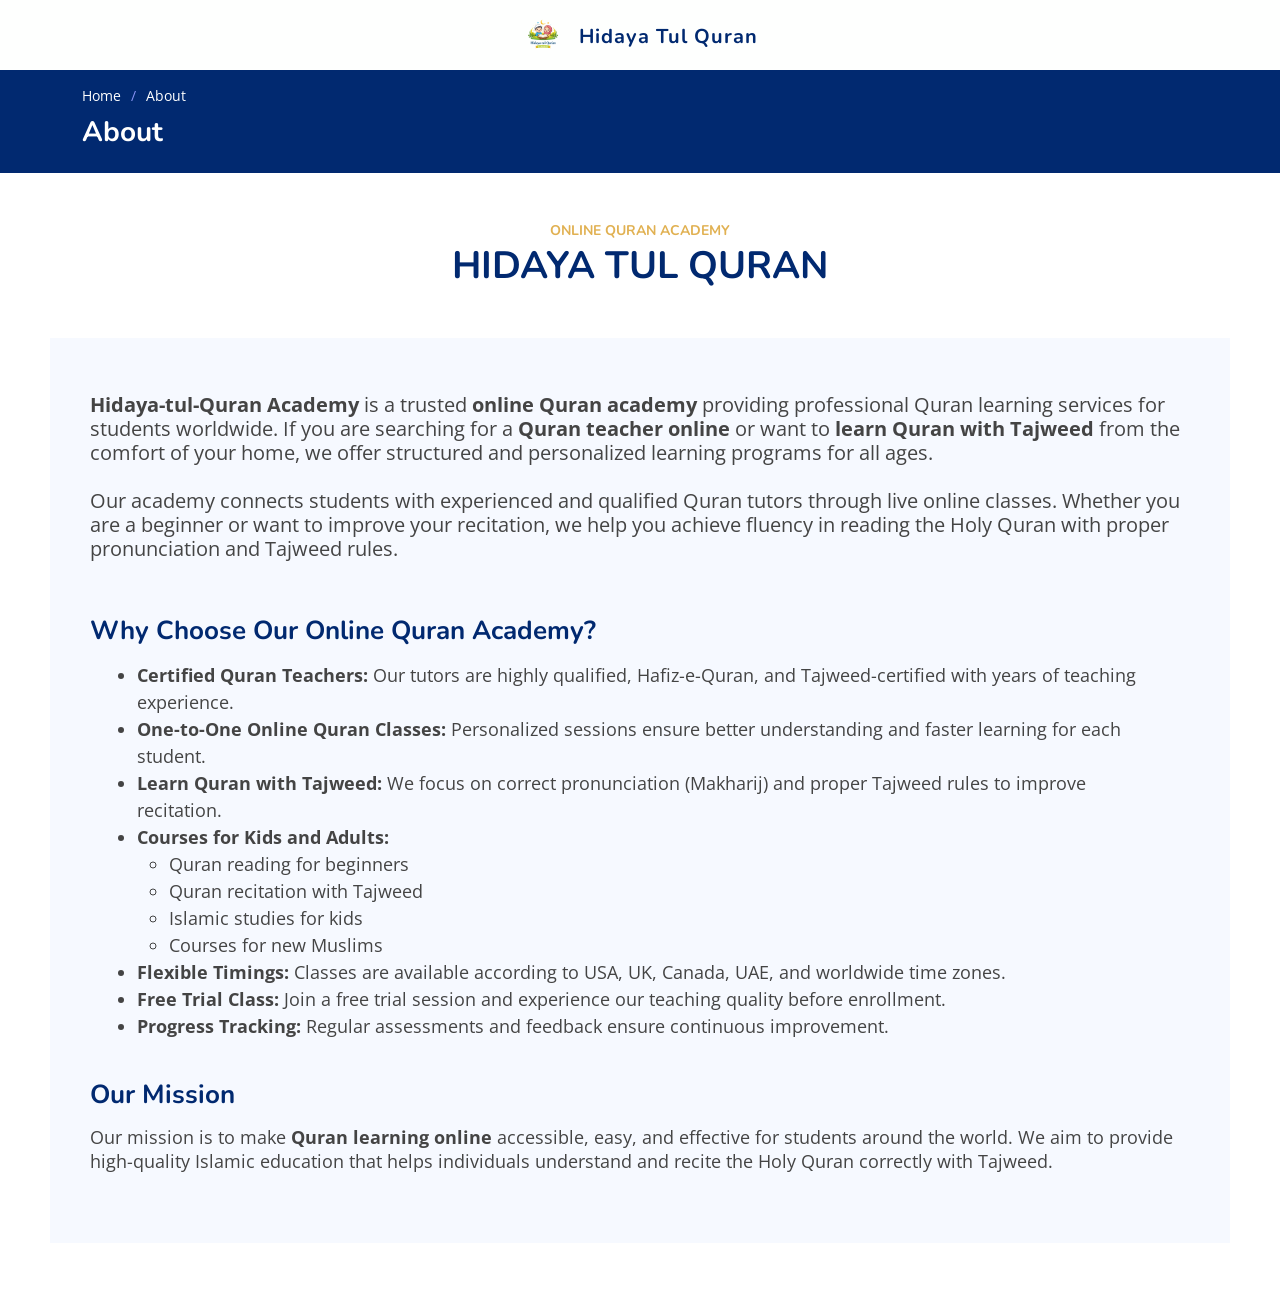
==== about.html @ 06252106 "SolveOldIssues" ====
<!DOCTYPE html>
<html lang="en">

<head>
  <meta charset="utf-8">
  <meta content="width=device-width, initial-scale=1.0" name="viewport">

  <title>Registration - hidayatulquran</title>
  <meta name="description"
    content="Hidayatul Quran is an online Quran academy offering Quranic education to students worldwide, including the USA, UK, KSA, Germany, Canada, and AED. Learn Quran, Tajweed, and Islamic studies from qualified teachers at your convenience.">

  <meta name="keywords"
    content="online Quran academy, Quran education, learn Quran, Tajweed, Quran classes, Quranic studies, Hidayatul Quran, Quran lessons, Quran online, Islamic studies, USA, UK, KSA, Germany, Canada, AEDExpert Tutors, Personalized Attention, Student Progress Monitoring, Structured Learning Material, Flexible Class Scheduling, Monthly Progress Reports, 24/7 Availability, Reasonable Price, Noorani Qaida, Quran Reading Course, Quran with Tajweed, Quran Memorization, Tafseer e Quran Course, Quranic Arabic Course">

  <!-- Favicons -->
  <link href="assets/img/hidayatulquran1.png" rel="icon" alt="hidayatulquran1">
  <link href="assets/img/hidayatulquran1.png" rel="apple-touch-icon" alt="hidayatulquran1">

  <!-- Google Fonts -->
  <link
    href="https://fonts.googleapis.com/css?family=Open+Sans:300,300i,400,400i,600,600i,700,700i|Nunito:300,300i,400,400i,600,600i,700,700i|Poppins:300,300i,400,400i,500,500i,600,600i,700,700i"
    rel="stylesheet">

  <!-- Vendor CSS Files -->
  <link href="assets/vendor/bootstrap/css/bootstrap.min.css" rel="stylesheet">
  <link href="assets/vendor/bootstrap-icons/bootstrap-icons.css" rel="stylesheet">
  <link href="assets/vendor/aos/aos.css" rel="stylesheet">
  <link href="assets/vendor/remixicon/remixicon.css" rel="stylesheet">
  <link href="assets/vendor/swiper/swiper-bundle.min.css" rel="stylesheet">
  <link href="assets/vendor/glightbox/css/glightbox.min.css" rel="stylesheet">

  <!-- Template Main CSS File -->
  <link href="assets/css/style.css" rel="stylesheet">

  <!-- =======================================================
  * Template Name: FlexStart - v1.4.0
  * Template URL: https://bootstrapmade.com/flexstart-bootstrap-startup-template/
  * Author: BootstrapMade.com
  * License: https://bootstrapmade.com/license/
  ======================================================== -->
</head>

<body>

  <!-- ======= Header ======= -->
  <header id="header" class="header fixed-top" style="padding: 15px; background-color: #fefffe;">
    <div class="container-fluid container-xl d-flex align-items-center justify-content-center">

      <a href="index.html" class="logo d-flex align-items-center justify-content-center">
        <img src="assets/img/hidayatulquran1.png" alt="">
        <span style="font-size: 20px; margin-left: 10px;">Hidaya Tul Quran</span>
      </a>

    </div>

  </header>
  <!-- End Header -->


  <i class="bi bi-list mobile-nav-toggle" style="display: none;"></i>

  <main id="main">

    <!-- ======= Breadcrumbs ======= -->
    <section class="breadcrumbs" style="margin-top: 70px;">
      <div class="container">

        <ol>
          <li><a href="index.html">Home</a></li>
          <li>About</li>
        </ol>
        <h2><strong>About</strong></h2>

      </div>
    </section><!-- End Breadcrumbs -->



    <section id="about" class="about" style=" padding: 0px; ">

      <div data-aos="fade-up" style="width: 100%; padding: 50px; ">
        <header class="section-header" style=" padding-bottom: 30px;">
          <h3 style="color: #E1B152;">Online Quran Academy</h23>
            <p>Hidaya Tul Quran</p>
        </header>


        <div class="content" style="width: 100%; margin: 0px;">

          <!-- Intro with keywords -->
          <p style="font-size: 20px;">
            <strong>Hidaya-tul-Quran Academy</strong> is a trusted <strong>online Quran academy</strong> providing
            professional Quran learning services for students worldwide. If you are searching for a
            <strong>Quran teacher online</strong> or want to <strong>learn Quran with Tajweed</strong> from the comfort
            of your home, we offer structured and personalized learning programs for all ages.
            <br><br>
            Our academy connects students with experienced and qualified Quran tutors through live online classes.
            Whether you are a beginner or want to improve your recitation, we help you achieve fluency in reading
            the Holy Quran with proper pronunciation and Tajweed rules.
          </p>

          <br>

          <!-- H2 for SEO -->
          <h2 style="font-size: 26px;">Why Choose Our Online Quran Academy?</h2>

          <ul style="font-size: 18px; margin: 15px;">
            <li>
              <strong>Certified Quran Teachers:</strong> Our tutors are highly qualified, Hafiz-e-Quran, and
              Tajweed-certified with years of teaching experience.
            </li>
            <li>
              <strong>One-to-One Online Quran Classes:</strong> Personalized sessions ensure better understanding
              and faster learning for each student.
            </li>
            <li>
              <strong>Learn Quran with Tajweed:</strong> We focus on correct pronunciation (Makharij) and proper
              Tajweed rules to improve recitation.
            </li>
            <li>
              <strong>Courses for Kids and Adults:</strong>
              <ul>
                <li>Quran reading for beginners</li>
                <li>Quran recitation with Tajweed</li>
                <li>Islamic studies for kids</li>
                <li>Courses for new Muslims</li>
              </ul>
            </li>
            <li>
              <strong>Flexible Timings:</strong> Classes are available according to USA, UK, Canada, UAE, and
              worldwide time zones.
            </li>
            <li>
              <strong>Free Trial Class:</strong> Join a free trial session and experience our teaching quality
              before enrollment.
            </li>
            <li>
              <strong>Progress Tracking:</strong> Regular assessments and feedback ensure continuous improvement.
            </li>
          </ul>

          <br>

          <!-- H2 additional section -->
          <h2 style="font-size: 26px;">Our Mission</h2>
          <p style="font-size: 18px;">
            Our mission is to make <strong>Quran learning online</strong> accessible, easy, and effective for
            students around the world. We aim to provide high-quality Islamic education that helps individuals
            understand and recite the Holy Quran correctly with Tajweed.
          </p>

        </div>
      </div>

    </section>

  </main><!-- End #main -->



  <div class="back-to-top d-flex align-items-center"
    style="padding: 30px; flex-direction: column; justify-content: flex-end; background-color: transparent; padding: 0px;">

    <div
      style="background-color: #169344; margin-bottom: 15px; padding: 10px; border-top-right-radius: 10px; border-top-left-radius: 0px;">
      <a href="https://wa.me/923365398542" target="_blank">
        <i class="bi bi-whatsapp"></i>
      </a>
    </div>

    <div
      style="background-color: #3b51e0; margin-bottom: 0px; padding: 10px; border-bottom-left-radius: 10px; border-bottom-right-radius: 0px; ">
      <a href="#">
        <i class="bi bi-arrow-up-short"></i>
      </a>
    </div>
  </div>

  <!-- Vendor JS Files -->
  <script src="assets/vendor/bootstrap/js/bootstrap.bundle.js"></script>
  <script src="assets/vendor/aos/aos.js"></script>
  <script src="assets/vendor/php-email-form/validate.js"></script>
  <script src="assets/vendor/swiper/swiper-bundle.min.js"></script>
  <script src="assets/vendor/purecounter/purecounter.js"></script>
  <script src="assets/vendor/isotope-layout/isotope.pkgd.min.js"></script>
  <script src="assets/vendor/glightbox/js/glightbox.min.js"></script>

  <!-- Template Main JS File -->
  <script src="assets/js/main.js"></script>

</body>

</html>
---- assets/css/style.css ----
/**
* Template Name: FlexStart - v1.4.0
* Template URL: https://bootstrapmade.com/flexstart-bootstrap-startup-template/
* Author: BootstrapMade.com
* License: https://bootstrapmade.com/license/
*/

/*--------------------------------------------------------------
# General
--------------------------------------------------------------*/
:root {
  scroll-behavior: smooth;
}

body {
  font-family: "Open Sans", sans-serif;
  color: #444444;
}

a {
  color: #4154f1;
  text-decoration: none;
}

a:hover {
  color: #717ff5;
  text-decoration: none;
}

h1,
h2,
h3,
h4,
h5,
h6 {
  font-family: "Nunito", sans-serif;
}

/*--------------------------------------------------------------
# Sections
--------------------------------------------------------------*/
section {
  padding: 60px 0;
  overflow: hidden;
}

.section-header {
  text-align: center;
  padding-bottom: 40px;
}

.section-header h2 {
  font-size: 13px;
  letter-spacing: 1px;
  font-weight: 700;
  margin: 0;
  color: #4154f1;
  text-transform: uppercase;
}

.section-header p {
  margin: 10px 0 0 0;
  padding: 0;
  font-size: 38px;
  line-height: 42px;
  font-weight: 700;
  color: #012970;
}

@media (max-width: 768px) {
  .section-header p {
    font-size: 28px;
    line-height: 32px;
  }
}

/*--------------------------------------------------------------
# Breadcrumbs
--------------------------------------------------------------*/
.breadcrumbs {
  padding: 15px 0;
  background: #012970;
  min-height: 40px;
  margin-top: 82px;
  color: #fff;
}

@media (max-width: 992px) {
  .breadcrumbs {
    margin-top: 57px;
  }
}

.breadcrumbs h2 {
  font-size: 28px;
  font-weight: 500;
}

.breadcrumbs ol {
  display: flex;
  flex-wrap: wrap;
  list-style: none;
  padding: 0 0 10px 0;
  margin: 0;
  font-size: 14px;
}

.breadcrumbs ol a {
  color: #fff;
  transition: 0.3s;
}

.breadcrumbs ol a:hover {
  text-decoration: underline;
}

.breadcrumbs ol li+li {
  padding-left: 10px;
}

.breadcrumbs ol li+li::before {
  display: inline-block;
  padding-right: 10px;
  color: #8894f6;
  content: "/";
}

/*--------------------------------------------------------------
# Back to top button
--------------------------------------------------------------*/
.back-to-top {
  position: fixed;
  visibility: hidden;
  opacity: 0;
  right: 15px;
  bottom: 15px;
  z-index: 99999;
  background: #4154f1;
  width: 40px;
  height: 40px;
  border-radius: 4px;
  transition: all 0.4s;
}

.back-to-top i {
  font-size: 24px;
  color: #fff;
  line-height: 0;
}

.back-to-top:hover {
  background: #6776f4;
  color: #fff;
}

.back-to-top.active {
  visibility: visible;
  opacity: 1;
}

.back-to-top a:hover {
  color: #012970;

}

/*--------------------------------------------------------------
# Disable aos animation delay on mobile devices
--------------------------------------------------------------*/
@media screen and (max-width: 768px) {
  [data-aos-delay] {
    transition-delay: 0 !important;
  }
}

/*--------------------------------------------------------------
# Header
--------------------------------------------------------------*/
.header {
  transition: all 0.5s;
  z-index: 997;
  padding: 20px 0;
}

.header.header-scrolled {
  background: #fff;
  padding: 15px 0;
  box-shadow: 0px 2px 20px rgba(1, 41, 112, 0.1);
}

.header .logo {
  line-height: 0;
}

.header .logo img {
  max-height: 40px;
  margin-right: 6px;
}

.header .logo span {
  font-size: 30px;
  font-weight: 700;
  letter-spacing: 1px;
  color: #012970;
  font-family: "Nunito", sans-serif;
  margin-top: 3px;
}

/*--------------------------------------------------------------
# Navigation Menu
--------------------------------------------------------------*/
/**
* Desktop Navigation 
*/
.navbar {
  padding: 0;
}

.navbar ul {
  margin: 0;
  padding: 0;
  display: flex;
  list-style: none;
  align-items: center;
}

.navbar li {
  position: relative;
}

.navbar a,
.navbar a:focus {
  display: flex;
  align-items: center;
  justify-content: space-between;
  padding: 10px 0 10px 30px;
  font-family: "Nunito", sans-serif;
  font-size: 16px;
  font-weight: 700;
  color: #013289;
  white-space: nowrap;
  transition: 0.3s;
}

.navbar a i,
.navbar a:focus i {
  font-size: 12px;
  line-height: 0;
  margin-left: 5px;
}

.navbar a:hover,
.navbar .active,
.navbar .active:focus,
.navbar li:hover>a {
  color: #E1B152;
}

.navbar .getstarted {
  background: #4154f1;
  padding: 8px 20px;
  margin-left: 30px;
  border-radius: 4px;
  color: #fff;
}

.navbar .getstarted:hover {
  color: #fff;
  background: #5969f3;
}

.navbar .dropdown ul {
  display: block;
  position: absolute;
  left: 14px;
  top: calc(100% + 30px);
  margin: 0;
  padding: 10px 0;
  z-index: 99;
  opacity: 0;
  visibility: hidden;
  background: #fff;
  box-shadow: 0px 0px 30px rgba(127, 137, 161, 0.25);
  transition: 0.3s;
  border-radius: 4px;
}

.navbar .dropdown ul li {
  min-width: 200px;
}

.navbar .dropdown ul a {
  padding: 10px 20px;
  font-size: 15px;
  text-transform: none;
  font-weight: 600;
}

.navbar .dropdown ul a i {
  font-size: 12px;
}

.navbar .dropdown ul a:hover,
.navbar .dropdown ul .active:hover,
.navbar .dropdown ul li:hover>a {
  color: #4154f1;
}

.navbar .dropdown:hover>ul {
  opacity: 1;
  top: 100%;
  visibility: visible;
}

.navbar .dropdown .dropdown ul {
  top: 0;
  left: calc(100% - 30px);
  visibility: hidden;
}

.navbar .dropdown .dropdown:hover>ul {
  opacity: 1;
  top: 0;
  left: 100%;
  visibility: visible;
}

@media (max-width: 1366px) {
  .navbar .dropdown .dropdown ul {
    left: -90%;
  }

  .navbar .dropdown .dropdown:hover>ul {
    left: -100%;
  }
}

/**
* Mobile Navigation 
*/
.mobile-nav-toggle {
  color: #012970;
  font-size: 28px;
  cursor: pointer;
  display: none;
  line-height: 0;
  transition: 0.5s;
}

.mobile-nav-toggle.bi-x {
  color: #fff;
}

@media (max-width: 991px) {
  .mobile-nav-toggle {
    display: block;
  }

  .navbar ul {
    display: none;
  }
}

.navbar-mobile {
  position: fixed;
  overflow: hidden;
  top: 0;
  right: 0;
  left: 0;
  bottom: 0;
  background: rgba(1, 22, 61, 0.9);
  transition: 0.3s;
}

.navbar-mobile .mobile-nav-toggle {
  position: absolute;
  top: 15px;
  right: 15px;
}

.navbar-mobile ul {
  display: block;
  position: absolute;
  top: 55px;
  right: 15px;
  bottom: 15px;
  left: 15px;
  padding: 10px 0;
  border-radius: 10px;
  background-color: #fff;
  overflow-y: auto;
  transition: 0.3s;
}

.navbar-mobile a {
  padding: 10px 20px;
  font-size: 15px;
  color: #012970;
}

.navbar-mobile a:hover,
.navbar-mobile .active,
.navbar-mobile li:hover>a {
  color: #4154f1;
}

.navbar-mobile .getstarted {
  margin: 15px;
}

.navbar-mobile .dropdown ul {
  position: static;
  display: none;
  margin: 10px 20px;
  padding: 10px 0;
  z-index: 99;
  opacity: 1;
  visibility: visible;
  background: #fff;
  box-shadow: 0px 0px 30px rgba(127, 137, 161, 0.25);
}

.navbar-mobile .dropdown ul li {
  min-width: 200px;
}

.navbar-mobile .dropdown ul a {
  padding: 10px 20px;
}

.navbar-mobile .dropdown ul a i {
  font-size: 12px;
}

.navbar-mobile .dropdown ul a:hover,
.navbar-mobile .dropdown ul .active:hover,
.navbar-mobile .dropdown ul li:hover>a {
  color: #4154f1;
}

.navbar-mobile .dropdown>.dropdown-active {
  display: block;
}

/*--------------------------------------------------------------
# Hero Section
--------------------------------------------------------------*/
.hero {
  width: 100%;
  height: 100vh;
  background: url(../img/hero-bg.png) top center no-repeat;
  background-size: cover;
}

.hero h1 {
  margin: 0;
  font-size: 48px;
  font-weight: 700;
  color: #012970;
}

.hero h2 {
  color: #444444;
  margin: 15px 0 0 0;
  font-size: 26px;
}

.hero .btn-get-started {
  margin-top: 30px;
  line-height: 0;
  padding: 15px 40px;
  border-radius: 4px;
  transition: 0.5s;
  color: #fff;
  background: #4154f1;
  box-shadow: 0px 5px 30px rgba(65, 84, 241, 0.4);
}

.hero .btn-get-started span {
  font-family: "Nunito", sans-serif;
  font-weight: 600;
  font-size: 16px;
  letter-spacing: 1px;
}

.hero .btn-get-started i {
  margin-left: 5px;
  font-size: 18px;
  transition: 0.3s;
}

.hero .btn-get-started:hover i {
  transform: translateX(5px);
}

.hero .hero-img {
  text-align: right;
}

@media (min-width: 1024px) {
  .hero {
    background-attachment: fixed;
  }
}

@media (max-width: 991px) {
  .hero {
    height: auto;
    padding: 120px 0 60px 0;
  }

  .hero .hero-img {
    text-align: center;
    margin-top: 80px;
  }

  .hero .hero-img img {
    width: 80%;
  }
}

@media (max-width: 768px) {
  .hero {
    text-align: center;
  }

  .hero h1 {
    font-size: 32px;
  }

  .hero h2 {
    font-size: 24px;
  }

  .hero .hero-img img {
    width: 100%;
  }
}

/*--------------------------------------------------------------
# Index Page
--------------------------------------------------------------*/
/*--------------------------------------------------------------
# About
--------------------------------------------------------------*/
.about .content {
  background-color: #f6f9ff;
  padding: 40px;
}

.about h3 {
  font-size: 14px;
  font-weight: 700;
  color: #4154f1;
  text-transform: uppercase;
}

.about h2 {
  font-size: 24px;
  font-weight: 700;
  color: #012970;
}

.about p {
  margin: 15px 0 30px 0;
  line-height: 24px;
}

.about .btn-read-more {
  line-height: 0;
  padding: 15px 40px;
  border-radius: 4px;
  transition: 0.5s;
  color: #fff;
  background: #4154f1;
  box-shadow: 0px 5px 25px rgba(65, 84, 241, 0.3);
}

.about .btn-read-more span {
  font-family: "Nunito", sans-serif;
  font-weight: 600;
  font-size: 16px;
  letter-spacing: 1px;
}

.about .btn-read-more i {
  margin-left: 5px;
  font-size: 18px;
  transition: 0.3s;
}

.about .btn-read-more:hover i {
  transform: translateX(5px);
}

/*--------------------------------------------------------------
# Values
--------------------------------------------------------------*/
.values .box {
  padding: 30px;
  box-shadow: 0px 0 5px rgba(1, 41, 112, 0.08);
  text-align: center;
  transition: 0.3s;
  height: 100%;
}

.values .box img {
  padding: 30px 50px;
  transition: 0.5s;
  transform: scale(1.1);
}

.values .box h3 {
  font-size: 24px;
  color: #012970;
  font-weight: 700;
  margin-bottom: 18px;
}

.values .box:hover {
  box-shadow: 0px 0 30px rgba(1, 41, 112, 0.08);
}

.values .box:hover img {
  transform: scale(1);
}

/*--------------------------------------------------------------
# Counts
--------------------------------------------------------------*/
.counts {
  padding: 70px 0 60px;
}

.counts .count-box {
  display: flex;
  align-items: center;
  padding: 30px;
  width: 100%;
  background: #fff;
  box-shadow: 0px 0 30px rgba(1, 41, 112, 0.08);
}

.counts .count-box i {
  font-size: 42px;
  line-height: 0;
  margin-right: 20px;
  color: #4154f1;
}

.counts .count-box span {
  font-size: 36px;
  display: block;
  font-weight: 600;
  color: #0b198f;
}

.counts .count-box p {
  padding: 0;
  margin: 0;
  font-family: "Nunito", sans-serif;
  font-size: 14px;
}

/*--------------------------------------------------------------
# Features
--------------------------------------------------------------*/
.features .feature-box {
  /* padding: 24px 20px; */
  /* padding: 10px; */
  box-shadow: 0px 0 30px rgba(1, 41, 112, 0.08);
  transition: 0.3s;
  height: 100%;
}

.features .feature-box h3 {
  font-size: 15px;
  color: #012970;
  font-weight: 700;
  margin: 0;
}

.features .feature-box i {
  line-height: 0;
  background: #ecf3ff;
  padding: 4px;
  margin-right: 10px;
  font-size: 24px;
  border-radius: 3px;
  transition: 0.3s;
}

.features .feature-box:hover i {
  background: #E1B152;
  color: #fff;
}

.features .feture-tabs {
  margin-top: 120px;
}

.features .feture-tabs h3 {
  color: #012970;
  font-weight: 700;
  font-size: 32px;
  margin-bottom: 10px;
}

@media (max-width: 768px) {
  .features .feture-tabs h3 {
    font-size: 28px;
  }
}

.features .feture-tabs .nav-pills {
  border-bottom: 1px solid #eee;
}

.features .feture-tabs .nav-link {
  background: none;
  text-transform: uppercase;
  font-size: 15px;
  font-weight: 600;
  color: #012970;
  padding: 12px 0;
  margin-right: 25px;
  margin-bottom: -2px;
  border-radius: 0;
}

.features .feture-tabs .nav-link.active {
  color: #4154f1;
  border-bottom: 3px solid #4154f1;
}

.features .feture-tabs .tab-content h4 {
  font-size: 18px;
  margin: 0;
  font-weight: 700;
  color: #012970;
}

.features .feture-tabs .tab-content i {
  font-size: 24px;
  line-height: 0;
  margin-right: 8px;
  color: #4154f1;
}

.features .feature-icons {
  margin-top: 120px;
}

.features .feature-icons h3 {
  color: #012970;
  font-weight: 700;
  font-size: 32px;
  margin-bottom: 20px;
  text-align: center;
}

@media (max-width: 768px) {
  .features .feature-icons h3 {
    font-size: 28px;
  }
}

.features .feature-icons .content .icon-box {
  display: flex;
}

.features .feature-icons .content .icon-box h4 {
  font-size: 20px;
  font-weight: 700;
  margin: 0 0 10px 0;
  color: #012970;
}

.features .feature-icons .content .icon-box i {
  font-size: 44px;
  line-height: 44px;
  color: #0245bc;
  margin-right: 15px;
}

.features .feature-icons .content .icon-box p {
  font-size: 15px;
  color: #848484;
}

/*--------------------------------------------------------------
# Services
--------------------------------------------------------------*/
.services .service-box {
  box-shadow: 0px 0 30px rgba(1, 41, 112, 0.08);
  height: 100%;
  padding: 60px 30px;
  text-align: center;
  transition: 0.3s;
  border-radius: 5px;
}

.services .service-box .icon {
  font-size: 36px;
  padding: 40px 20px;
  border-radius: 4px;
  position: relative;
  margin-bottom: 25px;
  display: inline-block;
  line-height: 0;
  transition: 0.3s;
}

.services .service-box h3 {
  color: #444444;
  font-weight: 700;
}

.services .service-box .read-more {
  display: inline-flex;
  align-items: center;
  justify-content: center;
  font-weight: 600;
  font-size: 16px;
  padding: 8px 20px;
}

.services .service-box .read-more i {
  line-height: 0;
  margin-left: 5px;
  font-size: 18px;
}

.services .service-box.blue {
  border-bottom: 3px solid #2db6fa;
}

.services .service-box.blue .icon {
  color: #2db6fa;
  background: #dbf3fe;
}

.services .service-box.blue .read-more {
  color: #2db6fa;
}

.services .service-box.blue:hover {
  background: #2db6fa;
}

.services .service-box.orange {
  border-bottom: 3px solid #f68c09;
}

.services .service-box.orange .icon {
  color: #f68c09;
  background: #fde3c4;
}

.services .service-box.orange .read-more {
  color: #f68c09;
}

.services .service-box.orange:hover {
  background: #f68c09;
}

.services .service-box.green {
  border-bottom: 3px solid #08da4e;
}

.services .service-box.green .icon {
  color: #08da4e;
  background: #cffddf;
}

.services .service-box.green .read-more {
  color: #08da4e;
}

.services .service-box.green:hover {
  background: #08da4e;
}

.services .service-box.red {
  border-bottom: 3px solid #e9222c;
}

.services .service-box.red .icon {
  color: #e9222c;
  background: #fef7f8;
}

.services .service-box.red .read-more {
  color: #e9222c;
}

.services .service-box.red:hover {
  background: #e9222c;
}

.services .service-box.purple {
  border-bottom: 3px solid #b50edf;
}

.services .service-box.purple .icon {
  color: #b50edf;
  background: #f8e4fd;
}

.services .service-box.purple .read-more {
  color: #b50edf;
}

.services .service-box.purple:hover {
  background: #b50edf;
}

.services .service-box.pink {
  border-bottom: 3px solid #f51f9c;
}

.services .service-box.pink .icon {
  color: #f51f9c;
  background: #feecf7;
}

.services .service-box.pink .read-more {
  color: #f51f9c;
}

.services .service-box.pink:hover {
  background: #f51f9c;
}

.services .service-box:hover h3,
.services .service-box:hover p,
.services .service-box:hover .read-more {
  color: #fff;
}

.services .service-box:hover .icon {
  background: #fff;
}

/*--------------------------------------------------------------
# Pricing
--------------------------------------------------------------*/
.pricing .box {
  padding: 40px 20px;
  background: #fff;
  text-align: center;
  box-shadow: 0px 0 30px rgba(1, 41, 112, 0.08);
  border-radius: 4px;
  position: relative;
  overflow: hidden;
  transition: 0.3s;
}

.pricing .box:hover {
  transform: scale(1.1);
  box-shadow: 0px 0 30px rgba(1, 41, 112, 0.1);
}

.pricing h3 {
  font-weight: 700;
  font-size: 18px;
  margin-bottom: 15px;
}

.pricing .price {
  font-size: 36px;
  color: #444444;
  font-weight: 600;
  font-family: "Poppins", sans-serif;
}

.pricing .price sup {
  font-size: 20px;
  top: -15px;
  left: -3px;
}

.pricing .price span {
  color: #bababa;
  font-size: 16px;
  font-weight: 300;
}

.pricing img {
  padding: 30px 40px;
}

.pricing ul {
  padding: 0;
  list-style: none;
  color: #444444;
  text-align: center;
  line-height: 26px;
  font-size: 16px;
  margin-bottom: 25px;
}

.pricing ul li {
  padding-bottom: 10px;
}

.pricing ul .na {
  color: #ccc;
  text-decoration: line-through;
}

.pricing .btn-buy {
  display: inline-block;
  padding: 8px 40px 10px 40px;
  border-radius: 50px;
  color: #4154f1;
  transition: none;
  font-size: 16px;
  font-weight: 400;
  font-family: "Nunito", sans-serif;
  font-weight: 600;
  transition: 0.3s;
  border: 1px solid #4154f1;
}

.pricing .btn-buy:hover {
  background: #4154f1;
  color: #fff;
}

.pricing .featured {
  width: 200px;
  position: absolute;
  top: 18px;
  right: -68px;
  transform: rotate(45deg);
  z-index: 1;
  font-size: 14px;
  padding: 1px 0 3px 0;
  background: #4154f1;
  color: #fff;
}

/*--------------------------------------------------------------
# F.A.Q
--------------------------------------------------------------*/
.faq .accordion-collapse {
  border: 0;
}

.faq .accordion-button {
  padding: 15px 15px 20px 0;
  font-weight: 600;
  border: 0;
  font-size: 18px;
  color: #444444;
  text-align: left;
}

.faq .accordion-button:focus {
  box-shadow: none;
}

.faq .accordion-button:not(.collapsed) {
  background: none;
  color: #4154f1;
  border-bottom: 0;
}

.faq .accordion-body {
  padding: 0 0 25px 0;
  border: 0;
}

/*--------------------------------------------------------------
# Portfolio
--------------------------------------------------------------*/
.portfolio #portfolio-flters {
  padding: 0;
  margin: 0 auto 25px auto;
  list-style: none;
  text-align: center;
  background: white;
  border-radius: 50px;
  padding: 2px 15px;
}

.portfolio #portfolio-flters li {
  cursor: pointer;
  display: inline-block;
  padding: 8px 20px 10px 20px;
  font-size: 15px;
  font-weight: 600;
  line-height: 1;
  color: #444444;
  margin: 0 4px 8px 4px;
  transition: 0.3s;
  border-radius: 50px;
  border: 1px solid #fff;
}

.portfolio #portfolio-flters li:hover,
.portfolio #portfolio-flters li.filter-active {
  color: #4154f1;
  border-color: #4154f1;
}

.portfolio #portfolio-flters li:last-child {
  margin-right: 0;
}

.portfolio .portfolio-wrap {
  transition: 0.3s;
  position: relative;
  overflow: hidden;
  z-index: 1;
  background: rgba(255, 255, 255, 0.75);
}

.portfolio .portfolio-wrap::before {
  content: "";
  background: rgba(255, 255, 255, 0.75);
  position: absolute;
  left: 30px;
  right: 30px;
  top: 30px;
  bottom: 30px;
  transition: all ease-in-out 0.3s;
  z-index: 2;
  opacity: 0;
}

.portfolio .portfolio-wrap img {
  transition: 1s;
}

.portfolio .portfolio-wrap .portfolio-info {
  opacity: 0;
  position: absolute;
  top: 0;
  left: 0;
  right: 0;
  bottom: 0;
  text-align: center;
  z-index: 3;
  transition: all ease-in-out 0.3s;
  display: flex;
  flex-direction: column;
  justify-content: center;
  align-items: center;
}

.portfolio .portfolio-wrap .portfolio-info::before {
  display: block;
  content: "";
  width: 48px;
  height: 48px;
  position: absolute;
  top: 35px;
  left: 35px;
  border-top: 3px solid rgba(1, 41, 112, 0.2);
  border-left: 3px solid rgba(1, 41, 112, 0.2);
  transition: all 0.5s ease 0s;
  z-index: 9994;
}

.portfolio .portfolio-wrap .portfolio-info::after {
  display: block;
  content: "";
  width: 48px;
  height: 48px;
  position: absolute;
  bottom: 35px;
  right: 35px;
  border-bottom: 3px solid rgba(1, 41, 112, 0.2);
  border-right: 3px solid rgba(1, 41, 112, 0.2);
  transition: all 0.5s ease 0s;
  z-index: 9994;
}

.portfolio .portfolio-wrap .portfolio-info h4 {
  font-size: 20px;
  color: #012970;
  font-weight: 700;
}

.portfolio .portfolio-wrap .portfolio-info p {
  color: #012970;
  font-weight: 600;
  font-size: 14px;
  text-transform: uppercase;
  padding: 0;
  margin: 0;
}

.portfolio .portfolio-wrap .portfolio-links {
  text-align: center;
  z-index: 4;
}

.portfolio .portfolio-wrap .portfolio-links a {
  color: #fff;
  background: #4154f1;
  margin: 10px 2px;
  width: 36px;
  height: 36px;
  display: inline-flex;
  align-items: center;
  justify-content: center;
  border-radius: 50%;
  transition: 0.3s;
}

.portfolio .portfolio-wrap .portfolio-links a i {
  font-size: 24px;
  line-height: 0;
}

.portfolio .portfolio-wrap .portfolio-links a:hover {
  background: #5969f3;
}

.portfolio .portfolio-wrap:hover img {
  transform: scale(1.1);
}

.portfolio .portfolio-wrap:hover::before {
  top: 0;
  left: 0;
  right: 0;
  bottom: 0;
  opacity: 1;
}

.portfolio .portfolio-wrap:hover .portfolio-info {
  opacity: 1;
}

.portfolio .portfolio-wrap:hover .portfolio-info::before {
  top: 15px;
  left: 15px;
}

.portfolio .portfolio-wrap:hover .portfolio-info::after {
  bottom: 15px;
  right: 15px;
}

/*--------------------------------------------------------------
# Portfolio Details
--------------------------------------------------------------*/
.portfolio-details {
  padding-top: 40px;
}

.portfolio-details .portfolio-details-slider img {
  width: 100%;
}

.portfolio-details .portfolio-details-slider .swiper-pagination {
  margin-top: 20px;
  position: relative;
}

.portfolio-details .portfolio-details-slider .swiper-pagination .swiper-pagination-bullet {
  width: 12px;
  height: 12px;
  background-color: #fff;
  opacity: 1;
  border: 1px solid #4154f1;
}

.portfolio-details .portfolio-details-slider .swiper-pagination .swiper-pagination-bullet-active {
  background-color: #4154f1;
}

.portfolio-details .portfolio-info {
  padding: 30px;
  box-shadow: 0px 0 30px rgba(1, 41, 112, 0.08);
}

.portfolio-details .portfolio-info h3 {
  font-size: 22px;
  font-weight: 700;
  margin-bottom: 20px;
  padding-bottom: 20px;
  border-bottom: 1px solid #eee;
}

.portfolio-details .portfolio-info ul {
  list-style: none;
  padding: 0;
  font-size: 15px;
}

.portfolio-details .portfolio-info ul li+li {
  margin-top: 10px;
}

.portfolio-details .portfolio-description {
  padding-top: 30px;
}

.portfolio-details .portfolio-description h2 {
  font-size: 26px;
  font-weight: 700;
  margin-bottom: 20px;
}

.portfolio-details .portfolio-description p {
  padding: 0;
}

/*--------------------------------------------------------------
# Testimonials
--------------------------------------------------------------*/
.testimonials .testimonial-item {
  box-sizing: content-box;
  padding: 30px;
  margin: 40px 30px;
  box-shadow: 0px 0 20px rgba(1, 41, 112, 0.1);
  background: #fff;
  min-height: 320px;
  display: flex;
  flex-direction: column;
  text-align: center;
  transition: 0.3s;
}

.testimonials .testimonial-item .stars {
  margin-bottom: 15px;
}

.testimonials .testimonial-item .stars i {
  color: #ffc107;
  margin: 0 1px;
}

.testimonials .testimonial-item .testimonial-img {
  width: 90px;
  border-radius: 50%;
  border: 4px solid #fff;
  margin: 0 auto;
}

.testimonials .testimonial-item h3 {
  font-size: 18px;
  font-weight: bold;
  margin: 10px 0 5px 0;
  color: #111;
}

.testimonials .testimonial-item h4 {
  font-size: 14px;
  color: #999;
  margin: 0;
}

.testimonials .testimonial-item p {
  font-style: italic;
  margin: 0 auto 15px auto;
}

.testimonials .swiper-pagination {
  margin-top: 20px;
  position: relative;
}

.testimonials .swiper-pagination .swiper-pagination-bullet {
  width: 12px;
  height: 12px;
  background-color: #fff;
  opacity: 1;
  border: 1px solid #4154f1;
}

.testimonials .swiper-pagination .swiper-pagination-bullet-active {
  background-color: #4154f1;
}

.testimonials .swiper-slide {
  opacity: .3;
}

@media (max-width: 1199px) {
  .testimonials .swiper-slide-active {
    opacity: 1;
  }

  .testimonials .swiper-pagination {
    margin-top: 0;
  }
}

@media (min-width: 1200px) {
  .testimonials .swiper-slide-next {
    opacity: 1;
    transform: scale(1.12);
  }
}

/*--------------------------------------------------------------
# Team
--------------------------------------------------------------*/
.team {
  background: #fff;
  padding: 60px 0;
}

.team .member {
  overflow: hidden;
  text-align: center;
  border-radius: 5px;
  background: #fff;
  box-shadow: 0px 0 30px rgba(1, 41, 112, 0.08);
  transition: 0.3s;
}

.team .member .member-img {
  position: relative;
  overflow: hidden;
}

.team .member .member-img:after {
  position: absolute;
  content: "";
  left: 0;
  bottom: 0;
  height: 100%;
  width: 100%;
  background: url(../img/team-shape.svg) no-repeat center bottom;
  background-size: contain;
  z-index: 1;
}

.team .member .social {
  position: absolute;
  right: -100%;
  top: 30px;
  opacity: 0;
  border-radius: 4px;
  transition: 0.5s;
  background: rgba(255, 255, 255, 0.3);
  z-index: 2;
}

.team .member .social a {
  transition: color 0.3s;
  color: rgba(1, 41, 112, 0.5);
  margin: 15px 12px;
  display: block;
  line-height: 0;
  text-align: center;
}

.team .member .social a:hover {
  color: rgba(1, 41, 112, 0.8);
}

.team .member .social i {
  font-size: 18px;
}

.team .member .member-info {
  padding: 10px 15px 20px 15px;
}

.team .member .member-info h4 {
  font-weight: 700;
  margin-bottom: 5px;
  font-size: 20px;
  color: #012970;
}

.team .member .member-info span {
  display: block;
  font-size: 14px;
  font-weight: 400;
  color: #aaaaaa;
}

.team .member .member-info p {
  font-style: italic;
  font-size: 14px;
  padding-top: 15px;
  line-height: 26px;
  color: #5e5e5e;
}

.team .member:hover {
  transform: scale(1.08);
  box-shadow: 0px 0 30px rgba(1, 41, 112, 0.1);
}

.team .member:hover .social {
  right: 8px;
  opacity: 1;
}

/*--------------------------------------------------------------
# Clients
--------------------------------------------------------------*/
.clients .clients-slider .swiper-slide img {
  opacity: 0.8;
  transition: 0.3s;
}

.clients .clients-slider .swiper-slide img:hover {
  opacity: 1;
}

.clients .clients-slider .swiper-pagination {
  margin-top: 20px;
  position: relative;
}

.clients .clients-slider .swiper-pagination .swiper-pagination-bullet {
  width: 12px;
  height: 12px;
  background-color: #fff;
  opacity: 1;
  border: 1px solid #4154f1;
}

.clients .clients-slider .swiper-pagination .swiper-pagination-bullet-active {
  background-color: #4154f1;
}

/*--------------------------------------------------------------
# Recent Blog Posts
--------------------------------------------------------------*/
.recent-blog-posts .post-box {
  box-shadow: 0px 0 30px rgba(1, 41, 112, 0.08);
  transition: 0.3s;
  height: 100%;
  overflow: hidden;
  padding: 30px;
  border-radius: 8px;
  position: relative;
  display: flex;
  flex-direction: column;
}

.recent-blog-posts .post-box .post-img {
  overflow: hidden;
  margin: -30px -30px 15px -30px;
  position: relative;
}

.recent-blog-posts .post-box .post-img img {
  transition: 0.5s;
}

.recent-blog-posts .post-box .post-date {
  font-size: 16px;
  font-weight: 600;
  color: rgba(1, 41, 112, 0.6);
  display: block;
  margin-bottom: 10px;
}

.recent-blog-posts .post-box .post-title {
  font-size: 24px;
  color: #012970;
  font-weight: 700;
  margin-bottom: 18px;
  position: relative;
  transition: 0.3s;
}

.recent-blog-posts .post-box .readmore {
  display: flex;
  align-items: center;
  font-weight: 600;
  line-height: 1;
  transition: 0.3s;
}

.recent-blog-posts .post-box .readmore i {
  line-height: 0;
  margin-left: 4px;
  font-size: 18px;
}

.recent-blog-posts .post-box:hover .post-title {
  color: #4154f1;
}

.recent-blog-posts .post-box:hover .post-img img {
  transform: rotate(6deg) scale(1.2);
}

/*--------------------------------------------------------------
# Contact
--------------------------------------------------------------*/
.contact .info-box {
  color: #444444;
  background: #fafbff;
  padding: 30px;
}

.contact .info-box i {
  font-size: 38px;
  line-height: 0;
  color: #4154f1;
}

.contact .info-box h3 {
  font-size: 20px;
  color: #012970;
  font-weight: 700;
  margin: 20px 0 10px 0;
}

.contact .info-box p {
  padding: 0;
  line-height: 24px;
  font-size: 14px;
  margin-bottom: 0;
}

.contact .php-email-form {
  background: #fafbff;
  padding: 30px;
  height: 100%;
}

.contact .php-email-form .error-message {
  display: none;
  color: #fff;
  background: #ed3c0d;
  text-align: left;
  padding: 15px;
  margin-bottom: 24px;
  font-weight: 600;
}

.contact .php-email-form .sent-message {
  display: none;
  color: #fff;
  background: #18d26e;
  text-align: center;
  padding: 15px;
  margin-bottom: 24px;
  font-weight: 600;
}

.contact .php-email-form .loading {
  display: none;
  background: #fff;
  text-align: center;
  padding: 15px;
  margin-bottom: 24px;
}

.contact .php-email-form .loading:before {
  content: "";
  display: inline-block;
  border-radius: 50%;
  width: 24px;
  height: 24px;
  margin: 0 10px -6px 0;
  border: 3px solid #18d26e;
  border-top-color: #eee;
  -webkit-animation: animate-loading 1s linear infinite;
  animation: animate-loading 1s linear infinite;
}

.contact .php-email-form input,
.contact .php-email-form textarea {
  border-radius: 0;
  box-shadow: none;
  font-size: 14px;
  border-radius: 0;
}

.contact .php-email-form input:focus,
.contact .php-email-form textarea:focus {
  border-color: #4154f1;
}

.contact .php-email-form input {
  padding: 10px 15px;
}

.contact .php-email-form textarea {
  padding: 12px 15px;
}

.contact .php-email-form button[type="submit"] {
  background: #4154f1;
  border: 0;
  padding: 10px 30px;
  color: #fff;
  transition: 0.4s;
  border-radius: 4px;
}

.contact .php-email-form button[type="submit"]:hover {
  background: #5969f3;
}

@-webkit-keyframes animate-loading {
  0% {
    transform: rotate(0deg);
  }

  100% {
    transform: rotate(360deg);
  }
}

@keyframes animate-loading {
  0% {
    transform: rotate(0deg);
  }

  100% {
    transform: rotate(360deg);
  }
}

/*--------------------------------------------------------------
# Blog
--------------------------------------------------------------*/
.blog {
  padding: 40px 0 20px 0;
}

.blog .entry {
  padding: 30px;
  margin-bottom: 60px;
  box-shadow: 0 4px 16px rgba(0, 0, 0, 0.1);
}

.blog .entry .entry-img {
  max-height: 440px;
  margin: -30px -30px 20px -30px;
  overflow: hidden;
}

.blog .entry .entry-title {
  font-size: 28px;
  font-weight: bold;
  padding: 0;
  margin: 0 0 20px 0;
}

.blog .entry .entry-title a {
  color: #012970;
  transition: 0.3s;
}

.blog .entry .entry-title a:hover {
  color: #4154f1;
}

.blog .entry .entry-meta {
  margin-bottom: 15px;
  color: #4084fd;
}

.blog .entry .entry-meta ul {
  display: flex;
  flex-wrap: wrap;
  list-style: none;
  align-items: center;
  padding: 0;
  margin: 0;
}

.blog .entry .entry-meta ul li+li {
  padding-left: 20px;
}

.blog .entry .entry-meta i {
  font-size: 16px;
  margin-right: 8px;
  line-height: 0;
}

.blog .entry .entry-meta a {
  color: #777777;
  font-size: 14px;
  display: inline-block;
  line-height: 1;
}

.blog .entry .entry-content p {
  line-height: 24px;
}

.blog .entry .entry-content .read-more {
  -moz-text-align-last: right;
  text-align-last: right;
}

.blog .entry .entry-content .read-more a {
  display: inline-block;
  background: #4154f1;
  color: #fff;
  padding: 6px 20px;
  transition: 0.3s;
  font-size: 14px;
  border-radius: 4px;
}

.blog .entry .entry-content .read-more a:hover {
  background: #5969f3;
}

.blog .entry .entry-content h3 {
  font-size: 22px;
  margin-top: 30px;
  font-weight: bold;
}

.blog .entry .entry-content blockquote {
  overflow: hidden;
  background-color: #fafafa;
  padding: 60px;
  position: relative;
  text-align: center;
  margin: 20px 0;
}

.blog .entry .entry-content blockquote p {
  color: #444444;
  line-height: 1.6;
  margin-bottom: 0;
  font-style: italic;
  font-weight: 500;
  font-size: 22px;
}

.blog .entry .entry-content blockquote::after {
  content: '';
  position: absolute;
  left: 0;
  top: 0;
  bottom: 0;
  width: 3px;
  background-color: #012970;
  margin-top: 20px;
  margin-bottom: 20px;
}

.blog .entry .entry-footer {
  padding-top: 10px;
  border-top: 1px solid #e6e6e6;
}

.blog .entry .entry-footer i {
  color: #0d64fd;
  display: inline;
}

.blog .entry .entry-footer a {
  color: #013289;
  transition: 0.3s;
}

.blog .entry .entry-footer a:hover {
  color: #4154f1;
}

.blog .entry .entry-footer .cats {
  list-style: none;
  display: inline;
  padding: 0 20px 0 0;
  font-size: 14px;
}

.blog .entry .entry-footer .cats li {
  display: inline-block;
}

.blog .entry .entry-footer .tags {
  list-style: none;
  display: inline;
  padding: 0;
  font-size: 14px;
}

.blog .entry .entry-footer .tags li {
  display: inline-block;
}

.blog .entry .entry-footer .tags li+li::before {
  padding-right: 6px;
  color: #6c757d;
  content: ",";
}

.blog .entry .entry-footer .share {
  font-size: 16px;
}

.blog .entry .entry-footer .share i {
  padding-left: 5px;
}

.blog .entry-single {
  margin-bottom: 30px;
}

.blog .blog-author {
  padding: 20px;
  margin-bottom: 30px;
  box-shadow: 0 4px 16px rgba(0, 0, 0, 0.1);
}

.blog .blog-author img {
  width: 120px;
  margin-right: 20px;
}

.blog .blog-author h4 {
  font-weight: 600;
  font-size: 22px;
  margin-bottom: 0px;
  padding: 0;
  color: #012970;
}

.blog .blog-author .social-links {
  margin: 0 10px 10px 0;
}

.blog .blog-author .social-links a {
  color: rgba(1, 41, 112, 0.5);
  margin-right: 5px;
}

.blog .blog-author p {
  font-style: italic;
  color: #b7b7b7;
}

.blog .blog-comments {
  margin-bottom: 30px;
}

.blog .blog-comments .comments-count {
  font-weight: bold;
}

.blog .blog-comments .comment {
  margin-top: 30px;
  position: relative;
}

.blog .blog-comments .comment .comment-img {
  margin-right: 14px;
}

.blog .blog-comments .comment .comment-img img {
  width: 60px;
}

.blog .blog-comments .comment h5 {
  font-size: 16px;
  margin-bottom: 2px;
}

.blog .blog-comments .comment h5 a {
  font-weight: bold;
  color: #444444;
  transition: 0.3s;
}

.blog .blog-comments .comment h5 a:hover {
  color: #4154f1;
}

.blog .blog-comments .comment h5 .reply {
  padding-left: 10px;
  color: #012970;
}

.blog .blog-comments .comment h5 .reply i {
  font-size: 20px;
}

.blog .blog-comments .comment time {
  display: block;
  font-size: 14px;
  color: #013ca3;
  margin-bottom: 5px;
}

.blog .blog-comments .comment.comment-reply {
  padding-left: 40px;
}

.blog .blog-comments .reply-form {
  margin-top: 30px;
  padding: 30px;
  box-shadow: 0 4px 16px rgba(0, 0, 0, 0.1);
}

.blog .blog-comments .reply-form h4 {
  font-weight: bold;
  font-size: 22px;
}

.blog .blog-comments .reply-form p {
  font-size: 14px;
}

.blog .blog-comments .reply-form input {
  border-radius: 4px;
  padding: 10px 10px;
  font-size: 14px;
}

.blog .blog-comments .reply-form input:focus {
  box-shadow: none;
  border-color: #a0aaf8;
}

.blog .blog-comments .reply-form textarea {
  border-radius: 4px;
  padding: 10px 10px;
  font-size: 14px;
}

.blog .blog-comments .reply-form textarea:focus {
  box-shadow: none;
  border-color: #a0aaf8;
}

.blog .blog-comments .reply-form .form-group {
  margin-bottom: 25px;
}

.blog .blog-comments .reply-form .btn-primary {
  border-radius: 4px;
  padding: 10px 20px;
  border: 0;
  background-color: #012970;
}

.blog .blog-comments .reply-form .btn-primary:hover {
  background-color: #013289;
}

.blog .blog-pagination {
  color: #024ed5;
}

.blog .blog-pagination ul {
  display: flex;
  padding: 0;
  margin: 0;
  list-style: none;
}

.blog .blog-pagination li {
  margin: 0 5px;
  transition: 0.3s;
}

.blog .blog-pagination li a {
  color: #012970;
  padding: 7px 16px;
  display: flex;
  align-items: center;
  justify-content: center;
}

.blog .blog-pagination li.active,
.blog .blog-pagination li:hover {
  background: #4154f1;
}

.blog .blog-pagination li.active a,
.blog .blog-pagination li:hover a {
  color: #fff;
}

.blog .sidebar {
  padding: 30px;
  margin: 0 0 60px 20px;
  box-shadow: 0 4px 16px rgba(0, 0, 0, 0.1);
}

.blog .sidebar .sidebar-title {
  font-size: 20px;
  font-weight: 700;
  padding: 0 0 0 0;
  margin: 0 0 15px 0;
  color: #012970;
  position: relative;
}

.blog .sidebar .sidebar-item {
  margin-bottom: 30px;
}

.blog .sidebar .search-form form {
  background: #fff;
  border: 1px solid #ddd;
  padding: 3px 10px;
  position: relative;
}

.blog .sidebar .search-form form input[type="text"] {
  border: 0;
  padding: 4px;
  border-radius: 4px;
  width: calc(100% - 40px);
}

.blog .sidebar .search-form form button {
  position: absolute;
  top: 0;
  right: 0;
  bottom: 0;
  border: 0;
  background: none;
  font-size: 16px;
  padding: 0 15px;
  margin: -1px;
  background: #4154f1;
  color: #fff;
  transition: 0.3s;
  border-radius: 0 4px 4px 0;
  line-height: 0;
}

.blog .sidebar .search-form form button i {
  line-height: 0;
}

.blog .sidebar .search-form form button:hover {
  background: #5465f2;
}

.blog .sidebar .categories ul {
  list-style: none;
  padding: 0;
}

.blog .sidebar .categories ul li+li {
  padding-top: 10px;
}

.blog .sidebar .categories ul a {
  color: #012970;
  transition: 0.3s;
}

.blog .sidebar .categories ul a:hover {
  color: #4154f1;
}

.blog .sidebar .categories ul a span {
  padding-left: 5px;
  color: #aaaaaa;
  font-size: 14px;
}

.blog .sidebar .recent-posts .post-item+.post-item {
  margin-top: 15px;
}

.blog .sidebar .recent-posts img {
  width: 80px;
  float: left;
}

.blog .sidebar .recent-posts h4 {
  font-size: 15px;
  margin-left: 95px;
  font-weight: bold;
}

.blog .sidebar .recent-posts h4 a {
  color: #012970;
  transition: 0.3s;
}

.blog .sidebar .recent-posts h4 a:hover {
  color: #4154f1;
}

.blog .sidebar .recent-posts time {
  display: block;
  margin-left: 95px;
  font-style: italic;
  font-size: 14px;
  color: #aaaaaa;
}

.blog .sidebar .tags {
  margin-bottom: -10px;
}

.blog .sidebar .tags ul {
  list-style: none;
  padding: 0;
}

.blog .sidebar .tags ul li {
  display: inline-block;
}

.blog .sidebar .tags ul a {
  color: #0257ee;
  font-size: 14px;
  padding: 6px 14px;
  margin: 0 6px 8px 0;
  border: 1px solid #d7e6ff;
  display: inline-block;
  transition: 0.3s;
}

.blog .sidebar .tags ul a:hover {
  color: #fff;
  border: 1px solid #4154f1;
  background: #4154f1;
}

.blog .sidebar .tags ul a span {
  padding-left: 5px;
  color: #a5c5fe;
  font-size: 14px;
}




/*--------------------------------------------------------------
# Footer
--------------------------------------------------------------*/
.footer {
  background: #f6f9ff;
  padding: 0 0 30px 0;
  font-size: 14px;
}

.footer .footer-newsletter {
  padding: 50px 0;
  background: #f6f9ff;
  border-top: 1px solid #e1ecff;
}

.footer .footer-newsletter h4 {
  font-size: 24px;
  margin: 0 0 10px 0;
  padding: 0;
  line-height: 1;
  font-weight: 700;
  color: #012970;
}

.footer .footer-newsletter form {
  margin-top: 20px;
  background: #fff;
  padding: 6px 10px;
  position: relative;
  border-radius: 4px;
  border: 1px solid #e1ecff;
}

.footer .footer-newsletter form input[type="email"] {
  border: 0;
  padding: 8px;
  width: calc(100% - 140px);
}

.footer .footer-newsletter form input[type="submit"] {
  position: absolute;
  top: 0;
  right: 0;
  bottom: 0;
  border: 0;
  background: none;
  font-size: 16px;
  padding: 0 30px;
  margin: 3px;
  background: #4154f1;
  color: #fff;
  transition: 0.3s;
  border-radius: 4px;
}

.footer .footer-newsletter form input[type="submit"]:hover {
  background: #5969f3;
}

.footer .footer-top {
  background: white url(../img/footer-bg.png) no-repeat right top;
  background-size: contain;
  border-top: 1px solid #e1ecff;
  border-bottom: 1px solid #e1ecff;
  padding: 60px 0 30px 0;
}

@media (max-width: 992px) {
  .footer .footer-top {
    background-position: center bottom;
  }
}

.footer .footer-top .footer-info {
  margin-bottom: 30px;
}

.footer .footer-top .footer-info .logo {
  line-height: 0;
  margin-bottom: 15px;
}

.footer .footer-top .footer-info .logo img {
  max-height: 40px;
  margin-right: 6px;
}

.footer .footer-top .footer-info .logo span {
  font-size: 30px;
  font-weight: 700;
  letter-spacing: 1px;
  color: #012970;
  font-family: "Nunito", sans-serif;
  margin-top: 3px;
}

.footer .footer-top .footer-info p {
  font-size: 14px;
  line-height: 24px;
  margin-bottom: 0;
  font-family: "Nunito", sans-serif;
}

.footer .footer-top .social-links a {
  font-size: 20px;
  display: inline-block;
  color: rgba(1, 41, 112, 0.5);
  line-height: 0;
  margin-right: 10px;
  transition: 0.3s;
}

.footer .footer-top .social-links a:hover {
  color: #012970;
}

.footer .footer-top h4 {
  font-size: 16px;
  font-weight: bold;
  color: #012970;
  text-transform: uppercase;
  position: relative;
  padding-bottom: 12px;
}

.footer .footer-top .footer-links {
  margin-bottom: 30px;
}

.footer .footer-top .footer-links ul {
  list-style: none;
  padding: 0;
  margin: 0;
}

.footer .footer-top .footer-links ul i {
  padding-right: 2px;
  color: #d0d4fc;
  font-size: 12px;
  line-height: 0;
}

.footer .footer-top .footer-links ul li {
  padding: 10px 0;
  display: flex;
  align-items: center;
}

.footer .footer-top .footer-links ul li:first-child {
  padding-top: 0;
}

.footer .footer-top .footer-links ul a {
  color: #013289;
  transition: 0.3s;
  display: inline-block;
  line-height: 1;
}

.footer .footer-top .footer-links ul a:hover {
  color: #4154f1;
}

.footer .footer-top .footer-contact p {
  line-height: 26px;
}

.footer .copyright {
  text-align: center;
  padding-top: 30px;
  color: #012970;
}

.footer .credits {
  padding-top: 10px;
  text-align: center;
  font-size: 13px;
  color: #012970;
}

/* # courses
--------------------------------------------------------------*/
*/ .courses .content {
  background-color: #f6f9ff;
  padding: 40px;
}

.courses h3 {
  font-size: 14px;
  font-weight: 700;
  color: #4154f1;
  text-transform: uppercase;
}

.courses h2 {
  font-size: 24px;
  font-weight: 700;
  color: #012970;
}

.courses p {
  margin: 15px 0 30px 0;
  line-height: 24px;
}

.courses .btn-extra-benefit {
  line-height: 0;
  padding: 10px 30px;
  border-radius: 4px;
  transition: 0.5s;
  color: #fff;
  background: #4154f1;
  box-shadow: 0px 5px 25px rgba(65, 84, 241, 0.3);
}

.courses .btn-extra-benefit span {
  font-family: "Nunito", sans-serif;
  font-weight: 600;
  font-size: 14px;
  letter-spacing: 1px;
}

.courses .btn-extra-benefit i {
  margin-left: 5px;
  font-size: 18px;
  transition: 0.3s;
}

.courses .btn-extra-benefit:hover i {
  transform: translateX(5px);
}

/*--------------------------------------------------------------
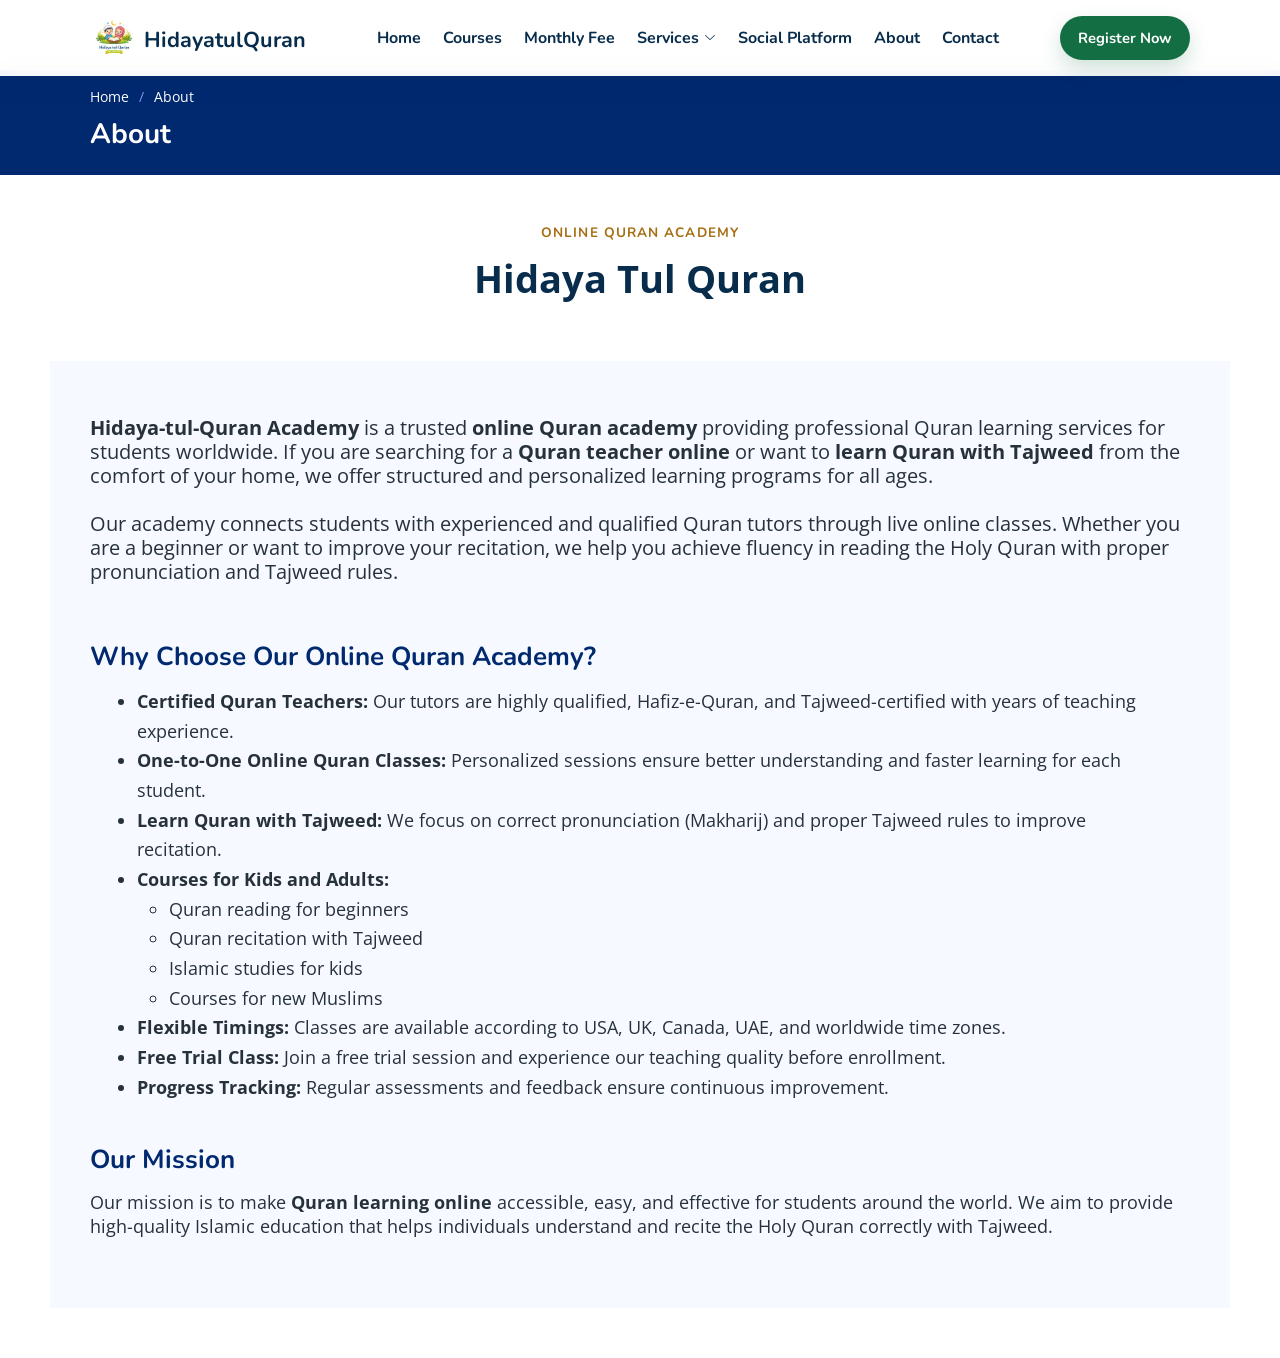
==== commit bdd647c7: "SetNewUI" ====
--- a/about.html
+++ b/about.html
@@ -5,7 +5,7 @@
   <meta charset="utf-8">
   <meta content="width=device-width, initial-scale=1.0" name="viewport">
 
-  <title>Registration - hidayatulquran</title>
+  <title>About - HidayatulQuran Academy</title>
   <meta name="description"
     content="Hidayatul Quran is an online Quran academy offering Quranic education to students worldwide, including the USA, UK, KSA, Germany, Canada, and AED. Learn Quran, Tajweed, and Islamic studies from qualified teachers at your convenience.">
 
@@ -30,7 +30,7 @@
   <link href="assets/vendor/glightbox/css/glightbox.min.css" rel="stylesheet">
 
   <!-- Template Main CSS File -->
-  <link href="assets/css/style.css" rel="stylesheet">
+  <link href="assets/css/style.css?v=20260530-12" rel="stylesheet">
 
   <!-- =======================================================
   * Template Name: FlexStart - v1.4.0
@@ -43,21 +43,40 @@
 <body>
 
   <!-- ======= Header ======= -->
-  <header id="header" class="header fixed-top" style="padding: 15px; background-color: #fefffe;">
-    <div class="container-fluid container-xl d-flex align-items-center justify-content-center">
-
-      <a href="index.html" class="logo d-flex align-items-center justify-content-center">
-        <img src="assets/img/hidayatulquran1.png" alt="">
-        <span style="font-size: 20px; margin-left: 10px;">Hidaya Tul Quran</span>
+  <header id="header" class="header fixed-top" role="banner">
+    <div class="container-fluid container-xl d-flex align-items-center justify-content-between">
+      <a href="index.html" class="logo d-flex align-items-center" aria-label="HidayatulQuran Academy home">
+        <img src="assets/img/hidayatulquran1.png" alt="HidayatulQuran Academy logo">
+        <span>HidayatulQuran</span>
       </a>
-
+      <nav id="navbar" class="navbar" aria-label="Primary navigation">
+        <ul>
+          <li><a href="index.html">Home</a></li>
+          <li><a href="index.html#QuranCourses">Courses</a></li>
+          <li><a href="index.html#MonthlyFee">Monthly Fee</a></li>
+          <li class="dropdown"><a href="#" aria-haspopup="true" aria-expanded="false"><span>Services</span> <i class="bi bi-chevron-down"></i></a>
+            <ul>
+              <li><a href="index.html#EnrollmentProcess">Enrollment Process</a></li>
+              <li class="dropdown"><a href="#" aria-haspopup="true" aria-expanded="false"><span>Specialities</span> <i class="bi bi-chevron-right"></i></a>
+                <ul>
+                  <li><a href="index.html#features">Why Choose</a></li>
+                  <li><a href="index.html#OurTeachingMethod">Our Teaching Method</a></li>
+                  <li><a href="index.html#EmpoweringStudents">Empowering Students</a></li>
+                </ul>
+              </li>
+              <li><a href="faq.html">F.A.Q</a></li>
+            </ul>
+          </li>
+          <li><a href="socialPlatforms.html">Social Platform</a></li>
+          <li><a href="about.html">About</a></li>
+          <li><a href="index.html#contact">Contact</a></li>
+        </ul>
+        <button class="mobile-nav-toggle bi bi-list" type="button" aria-label="Open navigation menu"
+          aria-controls="navbar" aria-expanded="false"></button>
+      </nav>
+      <a href="registration.html" class="header-register">Register Now</a>
     </div>
-
   </header>
-  <!-- End Header -->
-
-
-  <i class="bi bi-list mobile-nav-toggle" style="display: none;"></i>
 
   <main id="main">
 
@@ -80,7 +99,7 @@
 
       <div data-aos="fade-up" style="width: 100%; padding: 50px; ">
         <header class="section-header" style=" padding-bottom: 30px;">
-          <h3 style="color: #E1B152;">Online Quran Academy</h23>
+          <h3 style="color: #E1B152;">Online Quran Academy</h3>
             <p>Hidaya Tul Quran</p>
         </header>
 
@@ -186,8 +205,8 @@
   <script src="assets/vendor/glightbox/js/glightbox.min.js"></script>
 
   <!-- Template Main JS File -->
-  <script src="assets/js/main.js"></script>
+  <script src="assets/js/main.js?v=20260530-4"></script>
 
 </body>
 
-</html>+</html>
--- a/assets/css/style.css
+++ b/assets/css/style.css
@@ -2463,4 +2463,1644 @@
   transform: translateX(5px);
 }
 
-/*--------------------------------------------------------------+/*--------------------------------------------------------------
+# HidayatulQuran production responsive polish
+--------------------------------------------------------------*/
+:root {
+  --hq-navy: #082c4c;
+  --hq-blue: #0d4f8b;
+  --hq-green: #136f43;
+  --hq-gold: #d7a53f;
+  --hq-gold-dark: #a66f14;
+  --hq-ink: #263238;
+  --hq-muted: #5f6f7a;
+  --hq-surface: #f7faf8;
+  --hq-border: #e3eadf;
+  --hq-shadow: 0 16px 40px rgba(8, 44, 76, 0.1);
+}
+
+* {
+  box-sizing: border-box;
+}
+
+html,
+body {
+  max-width: 100%;
+  overflow-x: hidden;
+  margin: 0;
+  padding: 0;
+}
+
+body {
+  color: var(--hq-ink);
+  line-height: 1.65;
+  background: #ffffff;
+  -webkit-font-smoothing: antialiased;
+  -moz-osx-font-smoothing: grayscale;
+}
+
+img,
+svg,
+video {
+  max-width: 100%;
+  height: auto;
+}
+
+a,
+button,
+input,
+textarea {
+  outline-color: var(--hq-gold);
+}
+
+section {
+  padding: 80px 0;
+}
+
+.container,
+.container-fluid,
+.container-lg,
+.container-md,
+.container-sm,
+.container-xl,
+.container-xxl {
+  padding-left: 20px;
+  padding-right: 20px;
+}
+
+.section-header {
+  max-width: 760px;
+  margin: 0 auto;
+  padding-bottom: 34px;
+}
+
+.section-header h2,
+.section-header h3 {
+  color: var(--hq-gold-dark) !important;
+  font-size: 0.85rem;
+  letter-spacing: 0.08em;
+  text-transform: uppercase;
+}
+
+.section-header p {
+  color: var(--hq-navy);
+  font-size: clamp(1.75rem, 3vw, 2.5rem);
+  line-height: 1.18;
+}
+
+.header {
+  padding: 14px 0;
+  background: rgba(255, 255, 255, 0.94);
+  backdrop-filter: blur(12px);
+  box-shadow: 0 8px 28px rgba(8, 44, 76, 0.08);
+}
+
+.header.header-scrolled {
+  padding: 10px 0;
+}
+
+.header .logo {
+  min-width: 0;
+}
+
+.header .logo img {
+  max-height: 48px;
+}
+
+.header .logo span {
+  color: var(--hq-navy);
+  font-size: clamp(1rem, 2vw, 1.35rem);
+  letter-spacing: 0;
+  white-space: nowrap;
+}
+
+.navbar a,
+.navbar a:focus {
+  color: var(--hq-navy);
+  padding: 10px 0 10px 22px;
+}
+
+.navbar a:hover,
+.navbar .active,
+.navbar .active:focus,
+.navbar li:hover>a {
+  color: var(--hq-gold-dark);
+}
+
+.navbar .dropdown ul {
+  border: 1px solid var(--hq-border);
+  box-shadow: var(--hq-shadow);
+}
+
+.mobile-nav-toggle {
+  border: 0;
+  background: transparent;
+  color: var(--hq-navy);
+  width: 44px;
+  height: 44px;
+  align-items: center;
+  justify-content: center;
+}
+
+.hero {
+  min-height: 100vh;
+  height: auto;
+  padding: 140px 0 80px;
+  background:
+    linear-gradient(110deg, rgba(247, 250, 248, 0.97) 0%, rgba(247, 250, 248, 0.9) 48%, rgba(226, 244, 235, 0.82) 100%),
+    url(../img/hero-bg.png) center / cover no-repeat;
+}
+
+.hero .row {
+  align-items: center;
+  row-gap: 36px;
+}
+
+.hero h1 {
+  color: var(--hq-navy);
+  font-size: clamp(2.35rem, 5vw, 4.8rem);
+  line-height: 1.05;
+  letter-spacing: 0;
+}
+
+.hero-eyebrow {
+  color: var(--hq-gold-dark);
+  font-family: "Nunito", sans-serif;
+  font-size: 1.05rem;
+  font-weight: 800;
+  letter-spacing: 0.08em;
+  margin-bottom: 10px;
+  text-transform: uppercase;
+}
+
+.hero-lead,
+.hero-subtitle {
+  max-width: 640px;
+  margin: 18px 0 0;
+}
+
+.hero-lead {
+  color: var(--hq-muted);
+  font-size: clamp(1rem, 1.5vw, 1.2rem);
+}
+
+.hero-subtitle {
+  color: var(--hq-navy);
+  font-size: clamp(1.05rem, 1.6vw, 1.35rem);
+  font-weight: 800;
+}
+
+.hero .btn-get-started,
+.about .btn-read-more,
+.courses .btn-extra-benefit,
+.contact .php-email-form button[type="submit"] {
+  background: var(--hq-green);
+  border-radius: 6px;
+  box-shadow: 0 10px 26px rgba(19, 111, 67, 0.24);
+}
+
+.hero .btn-get-started:hover,
+.about .btn-read-more:hover,
+.courses .btn-extra-benefit:hover,
+.contact .php-email-form button[type="submit"]:hover {
+  background: var(--hq-navy);
+  color: #ffffff;
+}
+
+.hero .hero-img {
+  text-align: center;
+}
+
+.hero .hero-img img {
+  width: min(430px, 86vw);
+  filter: drop-shadow(0 22px 32px rgba(8, 44, 76, 0.16));
+}
+
+.course-card {
+  display: flex !important;
+  flex-direction: column !important;
+  min-height: 100% !important;
+  padding: 18px !important;
+  background: #ffffff !important;
+  border: 1px solid var(--hq-border) !important;
+  border-radius: 8px !important;
+  box-shadow: 0 14px 34px rgba(8, 44, 76, 0.08);
+}
+
+.course-card-img {
+  width: 100%;
+  aspect-ratio: 4 / 3;
+  object-fit: cover;
+  border-radius: 6px;
+}
+
+.courses .course-card-title {
+  margin: 18px 0 10px;
+  color: #000000;
+  font-family: "Croissant One", "Nunito", sans-serif;
+  font-size: 1.28rem;
+  line-height: 1.3;
+  text-transform: none;
+}
+
+.course-card-description {
+  flex-grow: 1;
+  color: var(--hq-ink);
+  margin: 0 0 18px;
+}
+
+.course-card-benefits {
+  display: none;
+  color: var(--hq-ink);
+  font-size: 0.92rem;
+  margin-bottom: 18px;
+}
+
+.course-card-benefits p {
+  margin: 0 0 8px;
+  font-size: 0.95rem;
+  font-weight: 800;
+}
+
+.course-card-benefits ul {
+  padding-left: 20px;
+  margin-bottom: 0;
+}
+
+.course-card-actions {
+  display: grid;
+  grid-template-columns: repeat(2, minmax(0, 1fr));
+  gap: 12px;
+  margin-top: auto;
+}
+
+.course-card-actions>div {
+  display: flex;
+  min-width: 0;
+}
+
+.course-card-actions .btn-extra-benefit {
+  display: inline-flex;
+  width: 100%;
+  min-height: 44px;
+  align-items: center;
+  justify-content: center;
+  padding: 10px 14px;
+  color: #ffffff;
+  text-align: center;
+}
+
+.course-card-actions .btn-benefits {
+  background: var(--hq-gold-dark) !important;
+  box-shadow: 0 8px 22px rgba(166, 111, 20, 0.2) !important;
+}
+
+.course-card-actions .btn-explore {
+  background: var(--hq-blue) !important;
+  box-shadow: 0 8px 22px rgba(13, 79, 139, 0.2) !important;
+}
+
+.pricing .row.mb-5 .col-12 {
+  display: flex;
+  flex-wrap: wrap;
+  justify-content: center;
+  gap: 10px;
+}
+
+.country-button {
+  width: auto !important;
+  min-width: 110px;
+  min-height: 44px;
+  margin: 0 !important;
+  border: 1px solid var(--hq-border) !important;
+  border-radius: 999px !important;
+  background: #ffffff !important;
+  color: var(--hq-navy) !important;
+}
+
+.country-button.active,
+.country-button:hover {
+  background: var(--hq-green) !important;
+  color: #ffffff !important;
+}
+
+.plan-card {
+  height: 100%;
+  padding: 0 0 30px !important;
+  overflow: hidden;
+  background: #ffffff !important;
+  border: 1px solid var(--hq-border) !important;
+  border-radius: 8px !important;
+  box-shadow: var(--hq-shadow) !important;
+  transform: none !important;
+}
+
+.pricing .box:hover,
+.plan-card:hover {
+  transform: translateY(-6px) !important;
+}
+
+.plan-package {
+  color: var(--hq-gold-dark) !important;
+  margin: 0;
+}
+
+.plan-title {
+  color: #ffffff;
+  font-size: 1.2rem;
+}
+
+.plan-price {
+  color: var(--hq-navy) !important;
+  font-size: clamp(2.2rem, 4vw, 3.4rem) !important;
+  line-height: 1;
+  margin: 0;
+}
+
+.btn-register {
+  background: var(--hq-green) !important;
+  border-radius: 999px !important;
+  min-height: 44px;
+}
+
+.btn-register:hover {
+  background: var(--hq-navy) !important;
+}
+
+.services .service-box,
+.features .feature-box,
+.contact .info-box,
+.contact .php-email-form,
+.testimonials .testimonial-item {
+  border: 1px solid var(--hq-border);
+  border-radius: 8px;
+  box-shadow: 0 12px 30px rgba(8, 44, 76, 0.08);
+}
+
+.features .feature-icons {
+  margin-top: 70px;
+}
+
+.features .feature-icons .content .icon-box {
+  align-items: flex-start;
+  gap: 14px;
+}
+
+.features .feature-icons .content .icon-box i {
+  flex: 0 0 auto;
+  color: var(--hq-green);
+}
+
+.contact .info-box {
+  height: 100%;
+  background: var(--hq-surface);
+}
+
+.contact .php-email-form input,
+.contact .php-email-form textarea {
+  border-radius: 6px;
+}
+
+.clients .clients-slider .swiper-slide img {
+  max-height: 72px;
+  object-fit: contain;
+}
+
+.back-to-top {
+  width: auto;
+  height: auto;
+  right: 16px;
+  bottom: 16px;
+}
+
+.back-to-top a {
+  display: inline-flex;
+  width: 42px;
+  height: 42px;
+  align-items: center;
+  justify-content: center;
+}
+
+@media (max-width: 1199px) {
+  .navbar a,
+  .navbar a:focus {
+    padding-left: 14px;
+    font-size: 15px;
+  }
+}
+
+@media (max-width: 991px) {
+  section {
+    padding: 64px 0;
+  }
+
+  .hero {
+    padding-top: 116px;
+    text-align: center;
+  }
+
+  .hero-lead,
+  .hero-subtitle {
+    margin-left: auto;
+    margin-right: auto;
+  }
+
+  .hero .hero-img {
+    margin-top: 18px;
+  }
+
+  .navbar-mobile {
+    background: rgba(8, 44, 76, 0.9);
+  }
+
+  .navbar-mobile ul {
+    top: 68px;
+    right: 20px;
+    bottom: 20px;
+    left: 20px;
+    border-radius: 8px;
+  }
+
+  .navbar-mobile a {
+    padding: 14px 20px;
+    white-space: normal;
+  }
+
+  .navbar-mobile .dropdown ul {
+    margin: 0 16px 10px;
+    box-shadow: none;
+    border: 1px solid var(--hq-border);
+  }
+
+  .features .feature-icons,
+  .features .feture-tabs {
+    margin-top: 48px;
+  }
+}
+
+@media (max-width: 767px) {
+  .container,
+  .container-fluid,
+  .container-lg,
+  .container-md,
+  .container-sm,
+  .container-xl,
+  .container-xxl {
+    padding-left: 16px;
+    padding-right: 16px;
+  }
+
+  section {
+    padding: 54px 0;
+  }
+
+  .header .logo img {
+    max-height: 40px;
+  }
+
+  .header .logo span {
+    max-width: 58vw;
+    overflow: hidden;
+    text-overflow: ellipsis;
+  }
+
+  .hero {
+    padding: 104px 0 56px;
+  }
+
+  .hero .btn-get-started {
+    width: 100%;
+    max-width: 280px;
+    padding: 15px 24px;
+  }
+
+  .course-card-actions {
+    grid-template-columns: 1fr;
+  }
+
+  .pricing .row.mb-5 .col-12 {
+    justify-content: stretch;
+  }
+
+  .country-button {
+    flex: 1 1 calc(50% - 10px);
+  }
+
+  #clients {
+    padding-left: 0 !important;
+    padding-right: 0 !important;
+  }
+
+  .contact .php-email-form,
+  .contact .info-box {
+    padding: 22px;
+  }
+}
+
+@media (max-width: 420px) {
+  .country-button {
+    flex-basis: 100%;
+  }
+
+  .section-header {
+    padding-bottom: 26px;
+  }
+
+  .section-header p {
+    font-size: 1.55rem;
+  }
+}
+
+/*--------------------------------------------------------------
+# Enhanced Responsive Styles
+--------------------------------------------------------------*/
+
+/* Extra Small Devices (iPhone SE, older phones) */
+@media (max-width: 374px) {
+  .header .logo span {
+    font-size: 0.95rem;
+  }
+
+  .hero h1 {
+    font-size: 1.8rem;
+  }
+
+  .hero .btn-get-started {
+    padding: 12px 20px;
+    font-size: 14px;
+  }
+
+  .country-button {
+    font-size: 13px;
+    padding: 8px 12px;
+    min-width: 90px;
+  }
+}
+
+/* Tablet Landscape */
+@media (min-width: 992px) and (max-width: 1199px) {
+  .hero h1 {
+    font-size: 3.2rem;
+  }
+
+  .navbar a,
+  .navbar a:focus {
+    padding: 10px 12px;
+    font-size: 14px;
+  }
+
+  .course-card-title {
+    font-size: 1.1rem;
+  }
+}
+
+/* Tablet Portrait */
+@media (min-width: 768px) and (max-width: 991px) {
+  .hero {
+    padding: 120px 0 60px;
+  }
+
+  .hero h1 {
+    font-size: 2.6rem;
+  }
+
+  .hero .hero-img img {
+    width: 70%;
+  }
+
+  .features .feature-box {
+    padding: 20px;
+  }
+
+  .features .feture-tabs h3,
+  .features .feature-icons h3 {
+    font-size: 1.5rem;
+  }
+
+  .contact .info-box {
+    margin-bottom: 20px;
+  }
+}
+
+/* Large Desktop */
+@media (min-width: 1400px) {
+  .container {
+    max-width: 1320px;
+  }
+
+  .hero h1 {
+    font-size: 4.2rem;
+  }
+
+  .hero .hero-img img {
+    width: 480px;
+  }
+}
+
+/*--------------------------------------------------------------
+# Accessibility Improvements
+--------------------------------------------------------------*/
+@media (prefers-reduced-motion: reduce) {
+  *,
+  *::before,
+  *::after {
+    animation-duration: 0.01ms !important;
+    animation-iteration-count: 1 !important;
+    transition-duration: 0.01ms !important;
+    scroll-behavior: auto !important;
+  }
+}
+
+/* Focus styles for accessibility */
+a:focus-visible,
+button:focus-visible,
+input:focus-visible,
+textarea:focus-visible,
+select:focus-visible {
+  outline: 3px solid var(--hq-gold);
+  outline-offset: 2px;
+}
+
+/* Skip to main content link */
+.skip-link {
+  position: absolute;
+  top: -40px;
+  left: 0;
+  background: var(--hq-navy);
+  color: #fff;
+  padding: 8px 16px;
+  z-index: 10000;
+  transition: top 0.3s;
+}
+
+.skip-link:focus {
+  top: 0;
+}
+
+/*--------------------------------------------------------------
+# Improved Section Spacing
+--------------------------------------------------------------*/
+#QuranCourses,
+#MonthlyFee,
+#OurTeachingMethod,
+#features,
+#testimonials,
+#contact {
+  padding: 90px 0;
+}
+
+@media (max-width: 991px) {
+  #QuranCourses,
+  #MonthlyFee,
+  #OurTeachingMethod,
+  #features,
+  #testimonials,
+  #contact {
+    padding: 70px 0;
+  }
+}
+
+@media (max-width: 576px) {
+  #QuranCourses,
+  #MonthlyFee,
+  #OurTeachingMethod,
+  #features,
+  #testimonials,
+  #contact {
+    padding: 56px 0;
+  }
+}
+
+/*--------------------------------------------------------------
+# Better Navbar Mobile Experience
+--------------------------------------------------------------*/
+@media (max-width: 991px) {
+  body.mobile-nav-open {
+    overflow: hidden;
+  }
+
+  .header {
+    padding: 12px 0;
+  }
+
+  .mobile-nav-toggle {
+    display: flex !important;
+    z-index: 1000;
+  }
+
+  .navbar {
+    position: static;
+    order: 1;
+    flex: 0 0 auto;
+  }
+
+  .header .logo {
+    order: 2;
+    margin-right: auto;
+  }
+
+  .navbar ul {
+    display: none !important;
+  }
+
+  .navbar.navbar-mobile {
+    position: fixed;
+    inset: 0;
+    z-index: 999;
+    background: rgba(8, 44, 76, 0.62);
+  }
+
+  .navbar.navbar-mobile .mobile-nav-toggle {
+    position: fixed;
+    top: 12px;
+    right: 14px;
+    z-index: 1002 !important;
+    border-radius: 50%;
+    background: var(--hq-navy);
+    color: #ffffff;
+    box-shadow: 0 6px 18px rgba(8, 44, 76, 0.24);
+  }
+
+  .navbar.navbar-mobile > ul {
+    display: flex !important;
+    flex-direction: column;
+    position: fixed;
+    top: 0;
+    right: 0;
+    bottom: 0;
+    left: auto;
+    width: min(88vw, 380px);
+    background: #fff;
+    border-radius: 0;
+    padding: 70px 0 18px;
+    overflow-y: auto;
+    z-index: 1000;
+    overscroll-behavior: contain;
+    -webkit-overflow-scrolling: touch;
+    box-shadow: -18px 0 42px rgba(8, 44, 76, 0.2);
+  }
+
+  .navbar.navbar-mobile > ul > li {
+    width: 100%;
+  }
+
+  .navbar.navbar-mobile a,
+  .navbar.navbar-mobile a:focus {
+    display: flex;
+    align-items: center;
+    justify-content: space-between;
+    padding: 14px 24px;
+    font-size: 16px;
+    width: 100%;
+    border-bottom: 1px solid var(--hq-border);
+  }
+
+  .navbar.navbar-mobile .dropdown ul {
+    position: static;
+    display: none;
+    background: var(--hq-surface);
+    margin: 8px 16px;
+    padding: 8px;
+    border-radius: 8px;
+    box-shadow: none;
+  }
+
+  .navbar.navbar-mobile .dropdown ul.show {
+    display: block;
+  }
+
+  .navbar.navbar-mobile .dropdown > .dropdown-active {
+    display: block !important;
+  }
+
+  .navbar.navbar-mobile .dropdown > a::after {
+    display: none;
+  }
+
+  .navbar.navbar-mobile .dropdown > a.expanded > i {
+    transform: rotate(180deg);
+  }
+}
+
+/*--------------------------------------------------------------
+# Improved Pricing Cards
+--------------------------------------------------------------*/
+@media (min-width: 768px) and (max-width: 991px) {
+  .plan-card {
+    margin-bottom: 24px;
+  }
+
+  .plan-price {
+    font-size: 2.5rem;
+  }
+}
+
+/*--------------------------------------------------------------
+# Better Testimonials
+--------------------------------------------------------------*/
+@media (max-width: 576px) {
+  .testimonials .testimonial-item {
+    padding: 24px 16px;
+    margin: 20px 10px;
+    min-height: auto;
+  }
+
+  .testimonials .testimonial-item .testimonial-img {
+    width: 70px;
+    height: 70px;
+  }
+
+  .testimonials .testimonial-item h3 {
+    font-size: 16px;
+  }
+
+  .testimonials .testimonial-item h4 {
+    font-size: 13px;
+  }
+
+  .testimonials .testimonial-item p {
+    font-size: 14px;
+  }
+}
+
+/*--------------------------------------------------------------
+# Improved Contact Form
+--------------------------------------------------------------*/
+@media (max-width: 576px) {
+  .contact .row.gy-4 {
+    flex-direction: column;
+  }
+
+  .contact .info-box {
+    margin-bottom: 16px;
+  }
+
+  .contact .php-email-form {
+    padding: 20px;
+  }
+
+  .contact .php-email-form .row {
+    margin: 0;
+  }
+
+  .contact .php-email-form [class*="col-"] {
+    padding: 0;
+  }
+
+  .contact .php-email-form input,
+  .contact .php-email-form textarea {
+    margin-bottom: 16px;
+  }
+}
+
+/*--------------------------------------------------------------
+# Improved Features Section
+--------------------------------------------------------------*/
+@media (max-width: 991px) {
+  .features .row > div {
+    margin-bottom: 24px;
+  }
+
+  .features .feture-tabs .nav-pills {
+    display: flex;
+    flex-wrap: nowrap;
+    overflow-x: auto;
+    padding-bottom: 12px;
+    margin-bottom: 20px;
+    border-bottom: 2px solid var(--hq-border);
+  }
+
+  .features .feture-tabs .nav-pills .nav-link {
+    white-space: nowrap;
+    margin-right: 16px;
+    padding: 8px 0;
+  }
+}
+
+/*--------------------------------------------------------------
+# Better Services Section
+--------------------------------------------------------------*/
+@media (max-width: 576px) {
+  .services .service-box {
+    padding: 32px 20px;
+  }
+
+  .services .service-box h3 {
+    font-size: 18px;
+  }
+
+  .services .service-box p {
+    font-size: 14px;
+  }
+
+  .services .service-box .icon {
+    padding: 30px 16px;
+  }
+}
+
+/*--------------------------------------------------------------
+# Improved Footer/WhatsApp Button
+--------------------------------------------------------------*/
+@media (max-width: 576px) {
+  .back-to-top div:first-child,
+  .back-to-top div:last-child {
+    padding: 8px 12px;
+  }
+
+  .back-to-top i {
+    font-size: 20px;
+  }
+}
+
+/*--------------------------------------------------------------
+# Learning Environment Slider
+--------------------------------------------------------------*/
+@media (max-width: 576px) {
+  #learning-environment .testimonial-item {
+    padding: 8px;
+    min-height: auto;
+  }
+
+  #learning-environment .testimonial-item img {
+    width: 100%;
+    height: auto;
+    min-height: 200px;
+    object-fit: cover;
+  }
+}
+
+/*--------------------------------------------------------------
+# Payment Section
+--------------------------------------------------------------*/
+@media (max-width: 991px) {
+  #clients .row {
+    flex-direction: column;
+    align-items: center;
+  }
+
+  #clients .col-xl-4 {
+    margin-bottom: 30px;
+    width: 80%;
+  }
+
+  #clients .col-xl-8 {
+    width: 100%;
+  }
+}
+
+@media (max-width: 576px) {
+  #clients .col-xl-4 {
+    width: 100%;
+  }
+
+  #clients .icon-box h6,
+  #clients .icon-box h5 {
+    font-size: 14px;
+  }
+}
+
+/*--------------------------------------------------------------
+# No Horizontal Scroll Fix
+--------------------------------------------------------------*/
+html {
+  overflow-x: hidden;
+}
+
+body {
+  overflow-x: hidden;
+  position: relative;
+}
+
+/*--------------------------------------------------------------
+# Print Styles
+--------------------------------------------------------------*/
+@media print {
+  .no-print {
+    display: none !important;
+  }
+
+  body {
+    font-size: 12pt;
+    line-height: 1.5;
+  }
+
+  a[href]::after {
+    content: " (" attr(href) ")";
+  }
+}
+
+/*--------------------------------------------------------------
+# Professional Button Styles
+--------------------------------------------------------------*/
+
+/* Base button styles */
+.btn,
+button,
+input[type="submit"],
+input[type="button"],
+.btn-register,
+.btn-get-started,
+.btn-read-more,
+.btn-extra-benefit,
+.courses .btn-extra-benefit,
+.course-card-actions .btn-extra-benefit,
+.country-button,
+.pricing .btn-buy,
+.contact .php-email-form button[type="submit"] {
+  transition: all 0.3s ease;
+  cursor: pointer;
+  position: relative;
+  overflow: hidden;
+}
+
+/* Professional hover effects - Scale and shadow */
+.btn-register:hover,
+.btn-get-started:hover,
+.btn-read-more:hover,
+.btn-extra-benefit:hover,
+.courses .btn-extra-benefit:hover,
+.course-card-actions .btn-extra-benefit:hover,
+.contact .php-email-form button[type="submit"]:hover {
+  transform: translateY(-2px);
+  box-shadow: 0 8px 25px rgba(0, 0, 0, 0.15) !important;
+}
+
+/* Button background slide effect on hover */
+.btn-register::before,
+.btn-get-started::before,
+.btn-read-more::before,
+.course-card-actions .btn-benefits::before,
+.course-card-actions .btn-explore::before {
+  content: '';
+  position: absolute;
+  top: 0;
+  left: -100%;
+  width: 100%;
+  height: 100%;
+  background: linear-gradient(120deg, transparent, rgba(255, 255, 255, 0.2), transparent);
+  transition: left 0.5s ease;
+}
+
+.btn-register:hover::before,
+.btn-get-started:hover::before,
+.btn-read-more:hover::before,
+.course-card-actions .btn-benefits:hover::before,
+.course-card-actions .btn-explore:hover::before {
+  left: 100%;
+}
+
+/* Country button professional hover */
+.country-button {
+  transition: all 0.3s cubic-bezier(0.4, 0, 0.2, 1) !important;
+}
+
+.country-button:hover {
+  transform: translateY(-2px);
+  box-shadow: 0 6px 20px rgba(19, 111, 67, 0.25) !important;
+}
+
+.country-button.active {
+  transform: none;
+}
+
+/* Service box buttons */
+.service-box {
+  transition: all 0.4s ease;
+}
+
+.service-box:hover {
+  transform: translateY(-8px);
+  box-shadow: 0 20px 40px rgba(8, 44, 76, 0.15) !important;
+}
+
+.service-box:hover .icon {
+  transform: scale(1.1);
+  transition: transform 0.4s ease;
+}
+
+/* Feature box hover */
+.features .feature-box {
+  transition: all 0.3s ease;
+}
+
+.features .feature-box:hover {
+  transform: translateY(-4px);
+  box-shadow: 0 15px 35px rgba(1, 41, 112, 0.12) !important;
+}
+
+.features .feature-box:hover i {
+  background: #E1B152 !important;
+  color: #fff !important;
+}
+
+/* Course card hover */
+.course-card {
+  transition: all 0.4s ease;
+}
+
+.course-card:hover {
+  transform: translateY(-8px);
+  box-shadow: 0 20px 45px rgba(8, 44, 76, 0.12) !important;
+}
+
+/* Plan card hover */
+.plan-card {
+  transition: all 0.4s cubic-bezier(0.4, 0, 0.2, 1);
+}
+
+.plan-card:hover {
+  transform: translateY(-8px) !important;
+  box-shadow: 0 25px 50px rgba(8, 44, 76, 0.15) !important;
+}
+
+/* Testimonial item hover */
+.testimonials .testimonial-item {
+  transition: all 0.4s ease;
+}
+
+.testimonials .testimonial-item:hover {
+  transform: translateY(-5px);
+  box-shadow: 0 20px 40px rgba(1, 41, 112, 0.15);
+}
+
+/* Info box hover */
+.contact .info-box {
+  transition: all 0.3s ease;
+}
+
+.contact .info-box:hover {
+  transform: translateY(-5px);
+  box-shadow: 0 15px 35px rgba(8, 44, 76, 0.12);
+}
+
+.contact .info-box:hover i {
+  transform: scale(1.15);
+  transition: transform 0.3s ease;
+}
+
+/* WhatsApp and Back to top buttons */
+.back-to-top div:first-child a,
+.back-to-top div:last-child a {
+  transition: all 0.3s ease;
+  display: inline-flex;
+  width: 34px;
+  height: 34px;
+  align-items: center;
+  justify-content: center;
+}
+
+.back-to-top div:first-child,
+.back-to-top div:last-child {
+  padding: 6px !important;
+}
+
+.back-to-top i {
+  font-size: 20px;
+}
+
+.back-to-top div:first-child:hover,
+.back-to-top div:last-child:hover {
+  transform: scale(1.1);
+}
+
+.back-to-top div:first-child a:hover,
+.back-to-top div:last-child a:hover {
+  color: #fff !important;
+}
+
+/* Navigation link hover effect */
+.navbar a::after,
+.navbar .nav-link::after {
+  content: '';
+  position: absolute;
+  width: 0;
+  height: 2px;
+  bottom: 5px;
+  left: 50%;
+  background-color: #E1B152;
+  transition: all 0.3s ease;
+  transform: translateX(-50%);
+}
+
+.navbar a:hover::after,
+.navbar .nav-link:hover::after {
+  width: 60%;
+}
+
+.navbar a.active::after {
+  width: 60%;
+  background-color: #E1B152;
+}
+
+/* Dropdown hover effect */
+.navbar .dropdown > a::after {
+  transition: transform 0.3s ease;
+}
+
+.navbar .dropdown:hover > a::after {
+  transform: rotate(180deg);
+}
+
+/* Mobile nav link animation */
+@media (max-width: 991px) {
+  .navbar.navbar-mobile a::after,
+  .navbar.navbar-mobile .nav-link::after {
+    display: none;
+  }
+
+  .navbar.navbar-mobile a:active,
+  .navbar.navbar-mobile .nav-link:active {
+    background-color: rgba(225, 181, 82, 0.1);
+  }
+}
+
+/* Form button focus state */
+.contact .php-email-form button[type="submit"]:focus,
+.btn-register:focus,
+.btn-get-started:focus {
+  outline: none;
+  box-shadow: 0 0 0 4px rgba(19, 111, 67, 0.25);
+}
+
+/* Swiper pagination bullets */
+.swiper-pagination .swiper-pagination-bullet {
+  transition: all 0.3s ease;
+}
+
+.swiper-pagination .swiper-pagination-bullet:hover,
+.swiper-pagination .swiper-pagination-bullet-active {
+  transform: scale(1.3);
+  background: #E1B152 !important;
+  border-color: #E1B152 !important;
+}
+
+/* Learning environment slider images */
+#learning-environment {
+  background:
+    radial-gradient(circle at top left, rgba(225, 177, 82, 0.12), transparent 34%),
+    linear-gradient(180deg, #ffffff 0%, #f7faf8 100%);
+}
+
+#learning-environment .testimonials-slider {
+  padding: 10px 0 8px;
+}
+
+#learning-environment .swiper-slide {
+  padding: 12px;
+}
+
+#learning-environment .environment-card {
+  box-sizing: border-box;
+  min-height: 0;
+  margin: 0;
+  padding: 6px;
+  overflow: hidden;
+  border: 1px solid rgba(166, 111, 20, 0.28);
+  border-radius: 18px;
+  background: linear-gradient(135deg, #ffffff 0%, #f7ecd3 100%);
+  box-shadow: 0 14px 34px rgba(8, 44, 76, 0.12);
+  transition: transform 0.35s ease, box-shadow 0.35s ease, border-color 0.35s ease;
+}
+
+#learning-environment .environment-card img {
+  display: block;
+  width: 100%;
+  aspect-ratio: 4 / 3;
+  border-radius: 13px;
+  object-fit: cover;
+  transition: transform 0.45s ease;
+}
+
+#learning-environment .environment-card:hover {
+  transform: translateY(-6px);
+  border-color: rgba(166, 111, 20, 0.62);
+  box-shadow: 0 22px 42px rgba(8, 44, 76, 0.18);
+}
+
+#learning-environment .environment-card:hover img {
+  transform: scale(1.05);
+}
+
+@media (max-width: 576px) {
+  #learning-environment .swiper-slide {
+    padding: 8px;
+  }
+
+  #learning-environment .environment-card {
+    padding: 5px;
+    border-radius: 14px;
+  }
+
+  #learning-environment .environment-card img {
+    min-height: 0;
+    border-radius: 10px;
+  }
+}
+
+/* Icon boxes in features */
+.icon-box {
+  transition: all 0.3s ease;
+}
+
+.icon-box:hover {
+  transform: translateX(5px);
+}
+
+.icon-box:hover i {
+  color: #E1B152 !important;
+  transform: scale(1.15);
+  transition: all 0.3s ease;
+}
+
+/*--------------------------------------------------------------
+# Cross-page responsive hardening
+--------------------------------------------------------------*/
+.header .container-fluid {
+  gap: 12px;
+}
+
+.header-register {
+  display: inline-flex;
+  min-height: 44px;
+  align-items: center;
+  justify-content: center;
+  flex: 0 0 auto;
+  padding: 10px 18px;
+  border-radius: 999px;
+  background: var(--hq-green);
+  color: #ffffff;
+  font-family: "Nunito", sans-serif;
+  font-size: 0.92rem;
+  font-weight: 700;
+  line-height: 1;
+  white-space: nowrap;
+  box-shadow: 0 8px 20px rgba(19, 111, 67, 0.2);
+}
+
+.header-register:hover,
+.header-register:focus {
+  background: var(--hq-navy);
+  color: #ffffff;
+}
+
+.info-box,
+.icon-box,
+.contact .info-box a,
+#clients h5,
+.footer,
+.footer a {
+  min-width: 0;
+  overflow-wrap: anywhere;
+  word-break: break-word;
+}
+
+.blog .blog-comments .reply-form {
+  max-width: 980px;
+  margin-right: auto;
+  margin-left: auto;
+}
+
+.blog .blog-comments .reply-form .form-group {
+  margin-bottom: 18px;
+}
+
+.blog .blog-comments .reply-form label {
+  display: block;
+  margin-bottom: 6px;
+  color: var(--hq-navy);
+  font-weight: 700;
+}
+
+.blog .blog-comments .reply-form input,
+.blog .blog-comments .reply-form select,
+.blog .blog-comments .reply-form textarea {
+  width: 100%;
+  min-height: 44px;
+}
+
+.blog .blog-comments .reply-form input[type="checkbox"] {
+  width: auto;
+  min-height: auto;
+}
+
+#days-container {
+  gap: 6px 0;
+}
+
+#days-container label {
+  min-height: 36px;
+  padding-right: 8px;
+  font-weight: 400;
+}
+
+@media (min-width: 1200px) {
+  .header-register {
+    margin-left: 12px;
+  }
+}
+
+@media (min-width: 992px) and (max-width: 1199px) {
+  .header-register {
+    padding-right: 14px;
+    padding-left: 14px;
+    font-size: 0.82rem;
+  }
+}
+
+@media (min-width: 768px) and (max-width: 991px) {
+  .blog .blog-comments .reply-form {
+    padding: 28px;
+  }
+}
+
+@media (min-width: 576px) and (max-width: 767px) {
+  .blog .blog-comments .reply-form {
+    padding: 24px;
+  }
+}
+
+@media (max-width: 991px) {
+  .header .container-fluid {
+    justify-content: space-between !important;
+  }
+
+  .header-register {
+    order: 3;
+    margin-left: auto;
+  }
+}
+
+@media (max-width: 575px) {
+  .header .logo {
+    min-width: 0;
+    gap: 2px;
+  }
+
+  .header .logo img {
+    max-height: 36px;
+    margin-right: 2px;
+  }
+
+  .header .logo span {
+    display: inline;
+    max-width: none;
+    overflow: visible;
+    color: var(--hq-navy);
+    font-size: clamp(0.68rem, 3.2vw, 0.9rem);
+    letter-spacing: -0.03em;
+    text-overflow: clip;
+  }
+
+  .header-register {
+    min-height: 40px;
+    padding: 8px 8px;
+    font-size: 0.7rem;
+  }
+
+  .breadcrumbs h2 {
+    font-size: 1.5rem;
+  }
+
+  .blog .blog-comments .reply-form {
+    padding: 18px 14px;
+  }
+
+  .about > [data-aos] {
+    padding: 24px 16px !important;
+  }
+
+  .about .content p,
+  .about .content li {
+    font-size: 1rem !important;
+    line-height: 1.7;
+  }
+
+  #days-container label {
+    flex: 0 0 50%;
+    max-width: 50%;
+  }
+
+  .sent-message {
+    width: calc(100vw - 32px);
+    max-width: 420px;
+    padding: 20px !important;
+  }
+}
+
+/* Client slider images */
+.clients .clients-slider .swiper-slide img {
+  transition: all 0.4s ease;
+  filter: grayscale(100%);
+  opacity: 0.6;
+}
+
+.clients .clients-slider .swiper-slide:hover img {
+  filter: grayscale(0%);
+  opacity: 1;
+  transform: scale(1.08);
+}
+
+/* Nav pill tabs in features */
+.features .feture-tabs .nav-link {
+  transition: all 0.3s ease;
+}
+
+.features .feture-tabs .nav-link:hover {
+  color: #E1B152;
+}
+
+.features .feture-tabs .nav-link.active {
+  transition: all 0.3s ease;
+}
+
+.features .feture-tabs .nav-link.active:hover {
+  color: #4154f1;
+}
+
+/* Accordion FAQ styles */
+.faq .accordion-button {
+  transition: all 0.3s ease;
+}
+
+.faq .accordion-button:not(.collapsed) {
+  color: #E1B152;
+}
+
+.faq .accordion-button:focus {
+  box-shadow: 0 0 0 3px rgba(225, 181, 82, 0.25);
+}
+
+/* Portfolio filter buttons */
+.portfolio #portfolio-flters li {
+  transition: all 0.3s ease;
+}
+
+.portfolio #portfolio-flters li:hover,
+.portfolio #portfolio-flters li.filter-active {
+  color: #E1B152;
+  border-color: #E1B152;
+}
+
+/*--------------------------------------------------------------
+# Enhanced Button Colors
+--------------------------------------------------------------*/
+
+.btn-register {
+  background: linear-gradient(135deg, #136f43 0%, #0d5535 100%) !important;
+  color: #ffffff !important;
+}
+
+.btn-register:hover,
+.btn-register:focus,
+.btn-register:active {
+  background: linear-gradient(135deg, #0d5535 0%, #082c4c 100%) !important;
+  color: #ffffff !important;
+}
+
+.btn-get-started {
+  background: linear-gradient(135deg, #136f43 0%, #0d5535 100%) !important;
+  box-shadow: 0 10px 30px rgba(19, 111, 67, 0.35) !important;
+}
+
+.btn-get-started:hover {
+  background: linear-gradient(135deg, #0d5535 0%, #082c4c 100%) !important;
+  box-shadow: 0 15px 40px rgba(19, 111, 67, 0.45) !important;
+}
+
+.course-card-actions .btn-benefits {
+  background: linear-gradient(135deg, #a66f14 0%, #8a5a10 100%) !important;
+}
+
+.course-card-actions .btn-benefits:hover {
+  background: linear-gradient(135deg, #8a5a10 0%, #6b440c 100%) !important;
+}
+
+.course-card-actions .btn-explore {
+  background: linear-gradient(135deg, #0d4f8b 0%, #0a3d6e 100%) !important;
+}
+
+.course-card-actions .btn-explore:hover {
+  background: linear-gradient(135deg, #0a3d6e 0%, #082c4c 100%) !important;
+}
+
+.country-button {
+  background: #ffffff !important;
+  border: 2px solid #e3eadf !important;
+  color: #082c4c !important;
+}
+
+.country-button:hover,
+.country-button.active {
+  background: linear-gradient(135deg, #136f43 0%, #0d5535 100%) !important;
+  border-color: #136f43 !important;
+  color: #ffffff !important;
+}
+
+/* Contact form button */
+.contact .php-email-form button[type="submit"] {
+  background: linear-gradient(135deg, #136f43 0%, #0d5535 100%) !important;
+}
+
+.contact .php-email-form button[type="submit"]:hover {
+  background: linear-gradient(135deg, #082c4c 0%, #0d4f8b 100%) !important;
+}
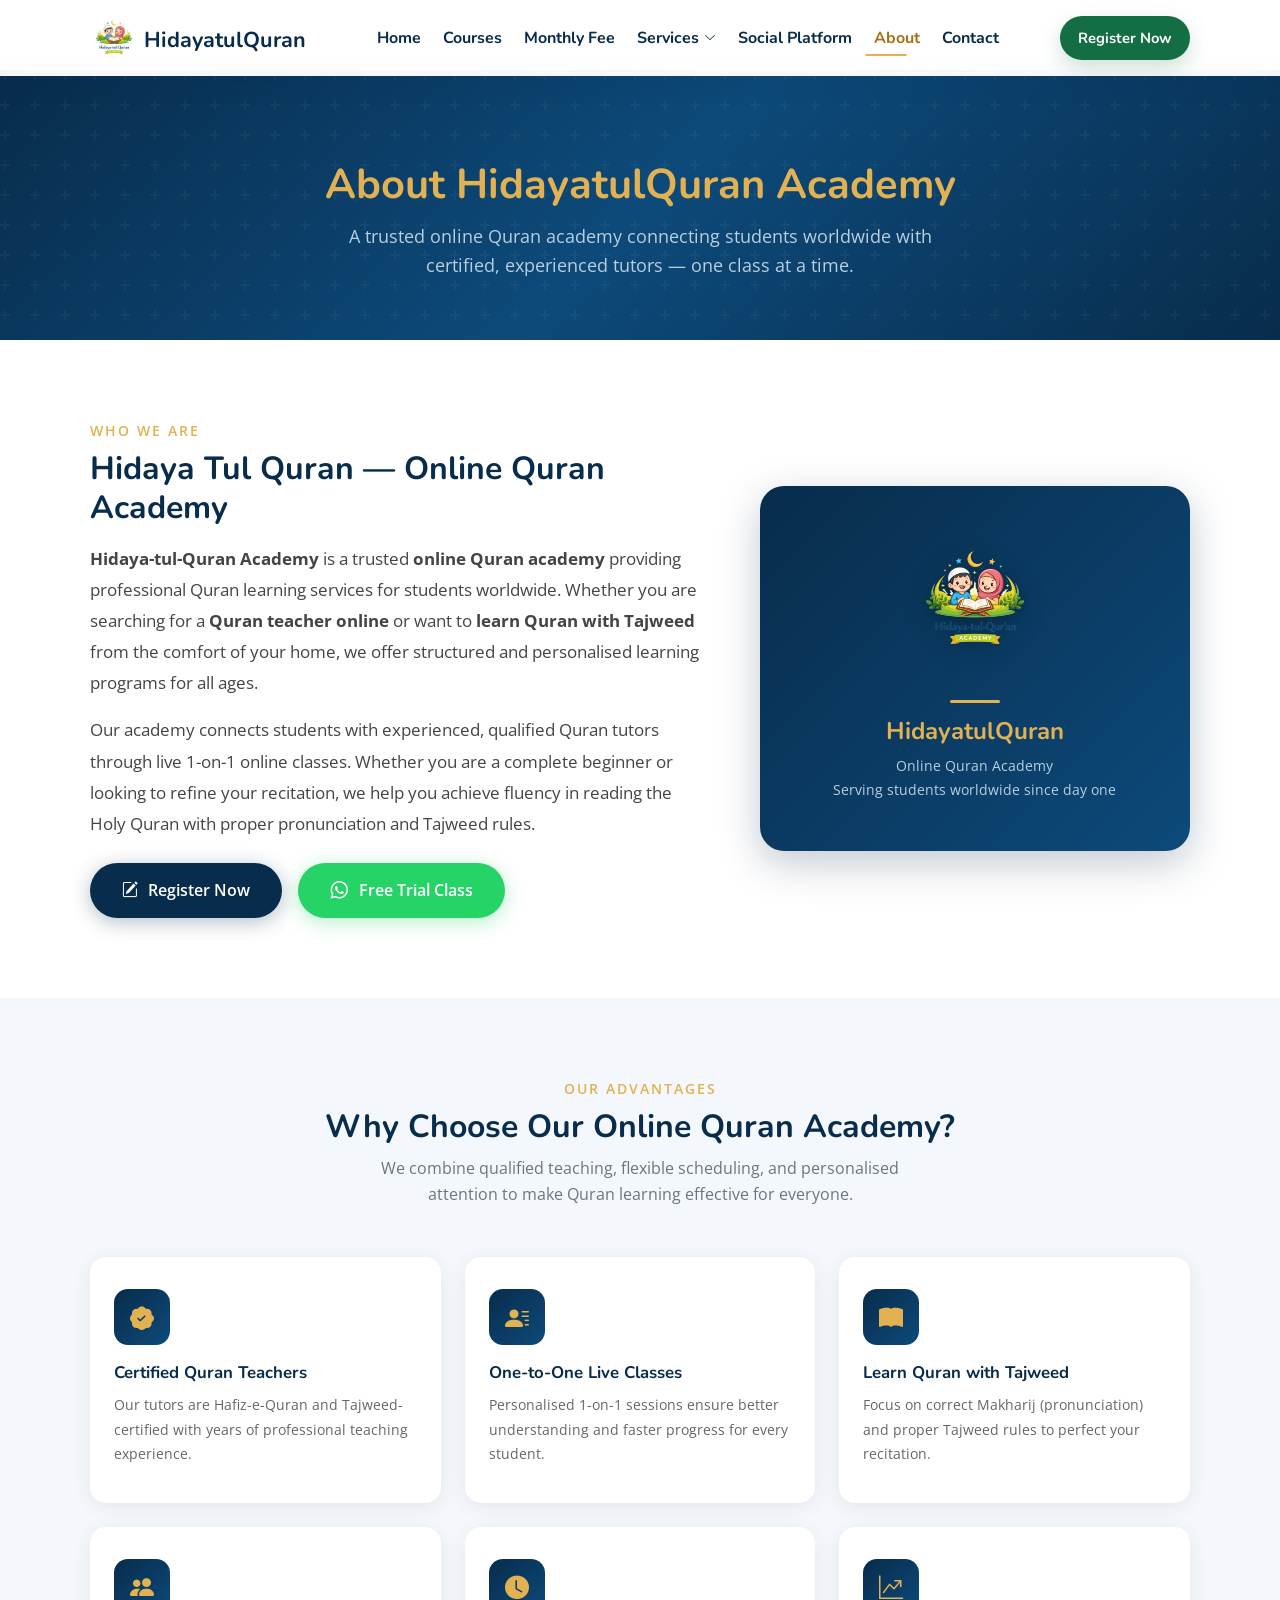
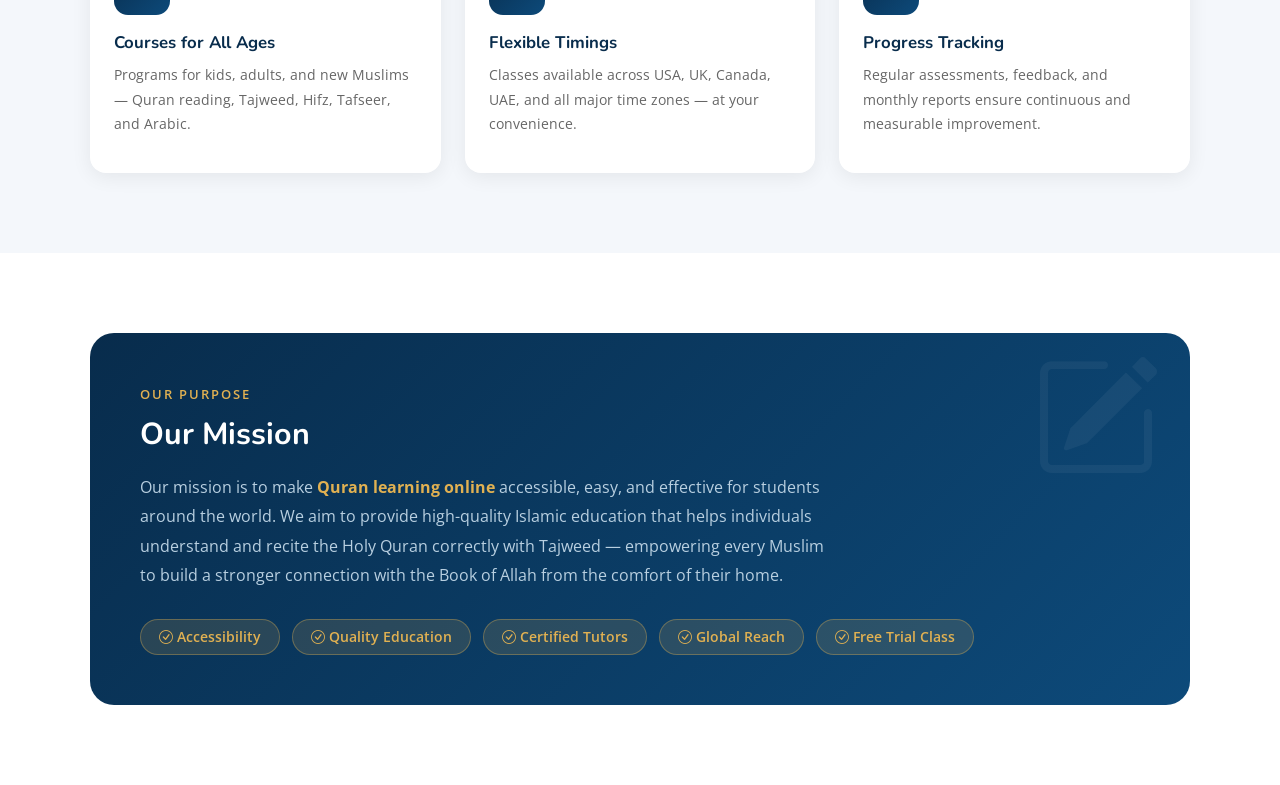
==== commit ba6a371b: "UpdatedUICode" ====
--- a/about.html
+++ b/about.html
@@ -5,16 +5,18 @@
   <meta charset="utf-8">
   <meta content="width=device-width, initial-scale=1.0" name="viewport">
 
-  <title>About - HidayatulQuran Academy</title>
+  <link rel="preconnect" href="https://fonts.googleapis.com">
+  <link rel="preconnect" href="https://fonts.gstatic.com" crossorigin>
+
+  <title>About HidayatulQuran Academy — Certified Online Quran Tutors</title>
   <meta name="description"
-    content="Hidayatul Quran is an online Quran academy offering Quranic education to students worldwide, including the USA, UK, KSA, Germany, Canada, and AED. Learn Quran, Tajweed, and Islamic studies from qualified teachers at your convenience.">
-
-  <meta name="keywords"
-    content="online Quran academy, Quran education, learn Quran, Tajweed, Quran classes, Quranic studies, Hidayatul Quran, Quran lessons, Quran online, Islamic studies, USA, UK, KSA, Germany, Canada, AEDExpert Tutors, Personalized Attention, Student Progress Monitoring, Structured Learning Material, Flexible Class Scheduling, Monthly Progress Reports, 24/7 Availability, Reasonable Price, Noorani Qaida, Quran Reading Course, Quran with Tajweed, Quran Memorization, Tafseer e Quran Course, Quranic Arabic Course">
+    content="Learn about HidayatulQuran Academy — a trusted online Quran academy with certified male and female tutors offering 1-on-1 live Quran classes for kids and adults worldwide.">
+  <link rel="canonical" href="https://hidayatulquran.com/about.html">
+  <meta name="robots" content="index, follow">
 
   <!-- Favicons -->
-  <link href="assets/img/hidayatulquran1.png" rel="icon" alt="hidayatulquran1">
-  <link href="assets/img/hidayatulquran1.png" rel="apple-touch-icon" alt="hidayatulquran1">
+  <link href="assets/img/hidayatulquran1.png" rel="icon" type="image/png">
+  <link href="assets/img/hidayatulquran1.png" rel="apple-touch-icon">
 
   <!-- Google Fonts -->
   <link
@@ -32,12 +34,283 @@
   <!-- Template Main CSS File -->
   <link href="assets/css/style.css?v=20260530-12" rel="stylesheet">
 
-  <!-- =======================================================
-  * Template Name: FlexStart - v1.4.0
-  * Template URL: https://bootstrapmade.com/flexstart-bootstrap-startup-template/
-  * Author: BootstrapMade.com
-  * License: https://bootstrapmade.com/license/
-  ======================================================== -->
+  <style>
+    /* ---- Hero ---- */
+    .about-hero {
+      background: linear-gradient(135deg, #082c4c 0%, #0d4a7a 50%, #082c4c 100%);
+      padding: 90px 0 60px;
+      text-align: center;
+      position: relative;
+      overflow: hidden;
+    }
+    .about-hero::before {
+      content: "";
+      position: absolute;
+      inset: 0;
+      background: url("data:image/svg+xml,%3Csvg width='60' height='60' viewBox='0 0 60 60' xmlns='http://www.w3.org/2000/svg'%3E%3Cg fill='none' fill-rule='evenodd'%3E%3Cg fill='%23ffffff' fill-opacity='0.04'%3E%3Cpath d='M36 34v-4h-2v4h-4v2h4v4h2v-4h4v-2h-4zm0-30V0h-2v4h-4v2h4v4h2V6h4V4h-4zM6 34v-4H4v4H0v2h4v4h2v-4h4v-2H6zM6 4V0H4v4H0v2h4v4h2V6h4V4H6z'/%3E%3C/g%3E%3C/g%3E%3C/svg%3E");
+    }
+    .about-hero h1 {
+      color: #E1B152;
+      font-size: 2.6rem;
+      font-weight: 700;
+      margin-bottom: 12px;
+      position: relative;
+    }
+    .about-hero p {
+      color: #b8cfe0;
+      font-size: 1.1rem;
+      max-width: 600px;
+      margin: 0 auto;
+      position: relative;
+    }
+
+    /* ---- About Story ---- */
+    .about-story {
+      padding: 80px 0;
+      background: #fff;
+    }
+    .about-story .section-label {
+      font-size: 0.85rem;
+      font-weight: 600;
+      letter-spacing: 2px;
+      text-transform: uppercase;
+      color: #E1B152;
+      margin-bottom: 8px;
+    }
+    .about-story h2 {
+      font-size: 2rem;
+      font-weight: 700;
+      color: #082c4c;
+      margin-bottom: 16px;
+    }
+    .about-story .lead-text {
+      font-size: 1.05rem;
+      color: #444;
+      line-height: 1.85;
+      margin-bottom: 16px;
+    }
+    .about-story .logo-card {
+      background: linear-gradient(135deg, #082c4c 0%, #0d4a7a 100%);
+      border-radius: 24px;
+      padding: 50px 30px;
+      text-align: center;
+      height: 100%;
+      display: flex;
+      flex-direction: column;
+      align-items: center;
+      justify-content: center;
+      box-shadow: 0 12px 40px rgba(8,44,76,0.25);
+    }
+    .about-story .logo-card img {
+      width: 130px;
+      margin-bottom: 20px;
+      filter: drop-shadow(0 4px 12px rgba(0,0,0,0.3));
+    }
+    .about-story .logo-card h3 {
+      color: #E1B152;
+      font-size: 1.5rem;
+      font-weight: 700;
+      margin-bottom: 8px;
+    }
+    .about-story .logo-card p {
+      color: #b8cfe0;
+      font-size: 0.9rem;
+      margin: 0;
+    }
+    .about-story .logo-card .divider {
+      width: 50px;
+      height: 3px;
+      background: #E1B152;
+      border-radius: 2px;
+      margin: 14px auto;
+    }
+
+    /* ---- Stats ---- */
+    .stats-section {
+      background: linear-gradient(135deg, #082c4c 0%, #0d4a7a 100%);
+      padding: 60px 0;
+    }
+    .stat-item {
+      text-align: center;
+      padding: 20px 10px;
+    }
+    .stat-item .stat-number {
+      font-size: 2.8rem;
+      font-weight: 800;
+      color: #E1B152;
+      line-height: 1;
+      margin-bottom: 6px;
+    }
+    .stat-item .stat-label {
+      color: #b8cfe0;
+      font-size: 0.95rem;
+      font-weight: 500;
+    }
+    .stat-divider {
+      width: 1px;
+      background: rgba(255,255,255,0.15);
+      align-self: stretch;
+    }
+
+    /* ---- Why Choose ---- */
+    .why-section {
+      background: #f4f7fb;
+      padding: 80px 0;
+    }
+    .why-section .section-label {
+      font-size: 0.85rem;
+      font-weight: 600;
+      letter-spacing: 2px;
+      text-transform: uppercase;
+      color: #E1B152;
+      margin-bottom: 8px;
+    }
+    .why-section h2 {
+      font-size: 2rem;
+      font-weight: 700;
+      color: #082c4c;
+      margin-bottom: 8px;
+    }
+    .why-section .subtitle {
+      color: #6c757d;
+      max-width: 520px;
+      margin: 0 auto 50px;
+    }
+    .feature-card {
+      background: #fff;
+      border-radius: 16px;
+      padding: 32px 24px;
+      height: 100%;
+      box-shadow: 0 4px 20px rgba(0,0,0,0.07);
+      transition: transform 0.3s ease, box-shadow 0.3s ease;
+      border-bottom: 4px solid transparent;
+    }
+    .feature-card:hover {
+      transform: translateY(-6px);
+      box-shadow: 0 12px 35px rgba(0,0,0,0.13);
+      border-bottom-color: #E1B152;
+    }
+    .feature-card .icon-wrap {
+      width: 56px;
+      height: 56px;
+      background: linear-gradient(135deg, #082c4c, #0d4a7a);
+      border-radius: 14px;
+      display: flex;
+      align-items: center;
+      justify-content: center;
+      font-size: 1.5rem;
+      color: #E1B152;
+      margin-bottom: 18px;
+    }
+    .feature-card h4 {
+      font-size: 1.05rem;
+      font-weight: 700;
+      color: #082c4c;
+      margin-bottom: 10px;
+    }
+    .feature-card p {
+      font-size: 0.9rem;
+      color: #666;
+      margin: 0;
+      line-height: 1.7;
+    }
+
+    /* ---- Mission ---- */
+    .mission-section {
+      padding: 80px 0;
+      background: #fff;
+    }
+    .mission-card {
+      background: linear-gradient(135deg, #082c4c 0%, #0d4a7a 100%);
+      border-radius: 24px;
+      padding: 50px 50px;
+      position: relative;
+      overflow: hidden;
+    }
+    .mission-card::before {
+      content: "\F4CA";
+      font-family: "bootstrap-icons";
+      position: absolute;
+      right: 30px;
+      top: 20px;
+      font-size: 8rem;
+      color: rgba(255,255,255,0.05);
+      line-height: 1;
+    }
+    .mission-card .section-label {
+      font-size: 0.8rem;
+      font-weight: 600;
+      letter-spacing: 2px;
+      text-transform: uppercase;
+      color: #E1B152;
+      margin-bottom: 10px;
+    }
+    .mission-card h2 {
+      font-size: 1.9rem;
+      font-weight: 700;
+      color: #fff;
+      margin-bottom: 20px;
+    }
+    .mission-card p {
+      color: #b8cfe0;
+      font-size: 1rem;
+      line-height: 1.85;
+      margin: 0;
+      max-width: 700px;
+    }
+    .mission-card .mission-values {
+      display: flex;
+      flex-wrap: wrap;
+      gap: 12px;
+      margin-top: 28px;
+    }
+    .mission-card .mission-values span {
+      background: rgba(225,177,82,0.15);
+      border: 1px solid rgba(225,177,82,0.35);
+      color: #E1B152;
+      border-radius: 30px;
+      padding: 6px 18px;
+      font-size: 0.85rem;
+      font-weight: 600;
+    }
+
+    /* ---- CTA Strip ---- */
+    .cta-strip {
+      background: linear-gradient(135deg, #082c4c 0%, #0d4a7a 100%);
+      padding: 60px 0;
+      text-align: center;
+    }
+    .cta-strip h2 {
+      color: #E1B152;
+      font-size: 1.8rem;
+      font-weight: 700;
+      margin-bottom: 12px;
+    }
+    .cta-strip p {
+      color: #b8cfe0;
+      font-size: 1rem;
+      margin-bottom: 28px;
+    }
+    .btn-wa {
+      background: #25d366;
+      color: #fff;
+      font-weight: 600;
+      padding: 13px 32px;
+      border-radius: 50px;
+      font-size: 1rem;
+      text-decoration: none;
+      display: inline-flex;
+      align-items: center;
+      gap: 10px;
+      transition: background 0.2s, transform 0.2s;
+      box-shadow: 0 4px 20px rgba(37,211,102,0.35);
+    }
+    .btn-wa:hover {
+      background: #1da851;
+      transform: translateY(-2px);
+      color: #fff;
+    }
+  </style>
 </head>
 
 <body>
@@ -56,19 +329,19 @@
           <li><a href="index.html#MonthlyFee">Monthly Fee</a></li>
           <li class="dropdown"><a href="#" aria-haspopup="true" aria-expanded="false"><span>Services</span> <i class="bi bi-chevron-down"></i></a>
             <ul>
-              <li><a href="index.html#EnrollmentProcess">Enrollment Process</a></li>
+              <li><a href="enrollment-process.html">Enrollment Process</a></li>
               <li class="dropdown"><a href="#" aria-haspopup="true" aria-expanded="false"><span>Specialities</span> <i class="bi bi-chevron-right"></i></a>
                 <ul>
                   <li><a href="index.html#features">Why Choose</a></li>
                   <li><a href="index.html#OurTeachingMethod">Our Teaching Method</a></li>
-                  <li><a href="index.html#EmpoweringStudents">Empowering Students</a></li>
+                  <li><a href="empowering-through-quranic-learning.html">Empowering Students</a></li>
                 </ul>
               </li>
               <li><a href="faq.html">F.A.Q</a></li>
             </ul>
           </li>
           <li><a href="socialPlatforms.html">Social Platform</a></li>
-          <li><a href="about.html">About</a></li>
+          <li><a class="active" href="about.html">About</a></li>
           <li><a href="index.html#contact">Contact</a></li>
         </ul>
         <button class="mobile-nav-toggle bi bi-list" type="button" aria-label="Open navigation menu"
@@ -80,101 +353,144 @@
 
   <main id="main">
 
-    <!-- ======= Breadcrumbs ======= -->
-    <section class="breadcrumbs" style="margin-top: 70px;">
+    <!-- ======= Hero Banner ======= -->
+    <section class="about-hero" style="margin-top: 70px;">
       <div class="container">
-
-        <ol>
-          <li><a href="index.html">Home</a></li>
-          <li>About</li>
-        </ol>
-        <h2><strong>About</strong></h2>
-
+        <h1 data-aos="fade-down">About HidayatulQuran Academy</h1>
+        <p data-aos="fade-up" data-aos-delay="100">A trusted online Quran academy connecting students worldwide with certified, experienced tutors — one class at a time.</p>
       </div>
-    </section><!-- End Breadcrumbs -->
-
-
-
-    <section id="about" class="about" style=" padding: 0px; ">
-
-      <div data-aos="fade-up" style="width: 100%; padding: 50px; ">
-        <header class="section-header" style=" padding-bottom: 30px;">
-          <h3 style="color: #E1B152;">Online Quran Academy</h3>
-            <p>Hidaya Tul Quran</p>
-        </header>
-
-
-        <div class="content" style="width: 100%; margin: 0px;">
-
-          <!-- Intro with keywords -->
-          <p style="font-size: 20px;">
-            <strong>Hidaya-tul-Quran Academy</strong> is a trusted <strong>online Quran academy</strong> providing
-            professional Quran learning services for students worldwide. If you are searching for a
-            <strong>Quran teacher online</strong> or want to <strong>learn Quran with Tajweed</strong> from the comfort
-            of your home, we offer structured and personalized learning programs for all ages.
-            <br><br>
-            Our academy connects students with experienced and qualified Quran tutors through live online classes.
-            Whether you are a beginner or want to improve your recitation, we help you achieve fluency in reading
-            the Holy Quran with proper pronunciation and Tajweed rules.
-          </p>
-
-          <br>
-
-          <!-- H2 for SEO -->
-          <h2 style="font-size: 26px;">Why Choose Our Online Quran Academy?</h2>
-
-          <ul style="font-size: 18px; margin: 15px;">
-            <li>
-              <strong>Certified Quran Teachers:</strong> Our tutors are highly qualified, Hafiz-e-Quran, and
-              Tajweed-certified with years of teaching experience.
-            </li>
-            <li>
-              <strong>One-to-One Online Quran Classes:</strong> Personalized sessions ensure better understanding
-              and faster learning for each student.
-            </li>
-            <li>
-              <strong>Learn Quran with Tajweed:</strong> We focus on correct pronunciation (Makharij) and proper
-              Tajweed rules to improve recitation.
-            </li>
-            <li>
-              <strong>Courses for Kids and Adults:</strong>
-              <ul>
-                <li>Quran reading for beginners</li>
-                <li>Quran recitation with Tajweed</li>
-                <li>Islamic studies for kids</li>
-                <li>Courses for new Muslims</li>
-              </ul>
-            </li>
-            <li>
-              <strong>Flexible Timings:</strong> Classes are available according to USA, UK, Canada, UAE, and
-              worldwide time zones.
-            </li>
-            <li>
-              <strong>Free Trial Class:</strong> Join a free trial session and experience our teaching quality
-              before enrollment.
-            </li>
-            <li>
-              <strong>Progress Tracking:</strong> Regular assessments and feedback ensure continuous improvement.
-            </li>
-          </ul>
-
-          <br>
-
-          <!-- H2 additional section -->
-          <h2 style="font-size: 26px;">Our Mission</h2>
-          <p style="font-size: 18px;">
-            Our mission is to make <strong>Quran learning online</strong> accessible, easy, and effective for
-            students around the world. We aim to provide high-quality Islamic education that helps individuals
-            understand and recite the Holy Quran correctly with Tajweed.
-          </p>
+    </section>
+
+    <!-- ======= About Story ======= -->
+    <section class="about-story">
+      <div class="container">
+        <div class="row align-items-center g-5">
+
+          <div class="col-lg-7" data-aos="fade-right">
+            <p class="section-label">Who We Are</p>
+            <h2>Hidaya Tul Quran — Online Quran Academy</h2>
+            <p class="lead-text">
+              <strong>Hidaya-tul-Quran Academy</strong> is a trusted <strong>online Quran academy</strong> providing
+              professional Quran learning services for students worldwide. Whether you are searching for a
+              <strong>Quran teacher online</strong> or want to <strong>learn Quran with Tajweed</strong> from the
+              comfort of your home, we offer structured and personalised learning programs for all ages.
+            </p>
+            <p class="lead-text">
+              Our academy connects students with experienced, qualified Quran tutors through live 1-on-1 online classes.
+              Whether you are a complete beginner or looking to refine your recitation, we help you achieve fluency in
+              reading the Holy Quran with proper pronunciation and Tajweed rules.
+            </p>
+            <div class="d-flex flex-wrap gap-3 mt-4">
+              <a href="registration.html" class="btn-wa" style="background: #082c4c; box-shadow: 0 4px 20px rgba(8,44,76,0.3);">
+                <i class="bi bi-pencil-square"></i> Register Now
+              </a>
+              <a href="https://wa.me/923365398542?text=Assalamu%20Alaikum%2C%20I%20want%20to%20book%20a%20free%20trial%20Quran%20class."
+                target="_blank" rel="noopener noreferrer" class="btn-wa">
+                <i class="bi bi-whatsapp" style="font-size: 1.1rem;"></i> Free Trial Class
+              </a>
+            </div>
+          </div>
+
+          <div class="col-lg-5" data-aos="fade-left" data-aos-delay="100">
+            <div class="logo-card">
+              <img src="assets/img/hidayatulquran1.png" alt="HidayatulQuran Academy Logo">
+              <div class="divider"></div>
+              <h3>HidayatulQuran</h3>
+              <p>Online Quran Academy<br>Serving students worldwide since day one</p>
+            </div>
+          </div>
 
         </div>
       </div>
-
     </section>
 
+    <!-- ======= Why Choose Us ======= -->
+    <section class="why-section">
+      <div class="container">
+        <div class="text-center" data-aos="fade-up">
+          <p class="section-label">Our Advantages</p>
+          <h2>Why Choose Our Online Quran Academy?</h2>
+          <p class="subtitle">We combine qualified teaching, flexible scheduling, and personalised attention to make Quran learning effective for everyone.</p>
+        </div>
+
+        <div class="row g-4">
+
+          <div class="col-md-6 col-lg-4" data-aos="fade-up" data-aos-delay="100">
+            <div class="feature-card">
+              <div class="icon-wrap"><i class="bi bi-patch-check-fill"></i></div>
+              <h4>Certified Quran Teachers</h4>
+              <p>Our tutors are Hafiz-e-Quran and Tajweed-certified with years of professional teaching experience.</p>
+            </div>
+          </div>
+
+          <div class="col-md-6 col-lg-4" data-aos="fade-up" data-aos-delay="150">
+            <div class="feature-card">
+              <div class="icon-wrap"><i class="bi bi-person-lines-fill"></i></div>
+              <h4>One-to-One Live Classes</h4>
+              <p>Personalised 1-on-1 sessions ensure better understanding and faster progress for every student.</p>
+            </div>
+          </div>
+
+          <div class="col-md-6 col-lg-4" data-aos="fade-up" data-aos-delay="200">
+            <div class="feature-card">
+              <div class="icon-wrap"><i class="bi bi-book-fill"></i></div>
+              <h4>Learn Quran with Tajweed</h4>
+              <p>Focus on correct Makharij (pronunciation) and proper Tajweed rules to perfect your recitation.</p>
+            </div>
+          </div>
+
+          <div class="col-md-6 col-lg-4" data-aos="fade-up" data-aos-delay="250">
+            <div class="feature-card">
+              <div class="icon-wrap"><i class="bi bi-people-fill"></i></div>
+              <h4>Courses for All Ages</h4>
+              <p>Programs for kids, adults, and new Muslims — Quran reading, Tajweed, Hifz, Tafseer, and Arabic.</p>
+            </div>
+          </div>
+
+          <div class="col-md-6 col-lg-4" data-aos="fade-up" data-aos-delay="300">
+            <div class="feature-card">
+              <div class="icon-wrap"><i class="bi bi-clock-fill"></i></div>
+              <h4>Flexible Timings</h4>
+              <p>Classes available across USA, UK, Canada, UAE, and all major time zones — at your convenience.</p>
+            </div>
+          </div>
+
+          <div class="col-md-6 col-lg-4" data-aos="fade-up" data-aos-delay="350">
+            <div class="feature-card">
+              <div class="icon-wrap"><i class="bi bi-graph-up"></i></div>
+              <h4>Progress Tracking</h4>
+              <p>Regular assessments, feedback, and monthly reports ensure continuous and measurable improvement.</p>
+            </div>
+          </div>
+
+        </div>
+      </div>
+    </section>
+
+    <!-- ======= Mission ======= -->
+    <section class="mission-section">
+      <div class="container" data-aos="fade-up">
+        <div class="mission-card">
+          <p class="section-label">Our Purpose</p>
+          <h2>Our Mission</h2>
+          <p>
+            Our mission is to make <strong style="color:#E1B152;">Quran learning online</strong> accessible, easy, and
+            effective for students around the world. We aim to provide high-quality Islamic education that helps
+            individuals understand and recite the Holy Quran correctly with Tajweed — empowering every Muslim to
+            build a stronger connection with the Book of Allah from the comfort of their home.
+          </p>
+          <div class="mission-values">
+            <span><i class="bi bi-check-circle me-1"></i>Accessibility</span>
+            <span><i class="bi bi-check-circle me-1"></i>Quality Education</span>
+            <span><i class="bi bi-check-circle me-1"></i>Certified Tutors</span>
+            <span><i class="bi bi-check-circle me-1"></i>Global Reach</span>
+            <span><i class="bi bi-check-circle me-1"></i>Free Trial Class</span>
+          </div>
+        </div>
+      </div>
+    </section>
+
   </main><!-- End #main -->
-
 
 
   <div class="back-to-top d-flex align-items-center"
@@ -182,13 +498,13 @@
 
     <div
       style="background-color: #169344; margin-bottom: 15px; padding: 10px; border-top-right-radius: 10px; border-top-left-radius: 0px;">
-      <a href="https://wa.me/923365398542" target="_blank">
+      <a href="https://wa.me/923365398542?text=Assalamu%20Alaikum%2C%20I%20want%20to%20book%20a%20free%20trial%20Quran%20class." target="_blank">
         <i class="bi bi-whatsapp"></i>
       </a>
     </div>
 
     <div
-      style="background-color: #3b51e0; margin-bottom: 0px; padding: 10px; border-bottom-left-radius: 10px; border-bottom-right-radius: 0px; ">
+      style="background-color: #3b51e0; margin-bottom: 0px; padding: 10px; border-bottom-left-radius: 10px; border-bottom-right-radius: 0px;">
       <a href="#">
         <i class="bi bi-arrow-up-short"></i>
       </a>
--- a/assets/css/style.css
+++ b/assets/css/style.css
@@ -4067,20 +4067,187 @@
   box-shadow: 0 15px 40px rgba(19, 111, 67, 0.45) !important;
 }
 
+.course-card-actions .btn-extra-benefit {
+  border-radius: 8px !important;
+  font-size: 14px !important;
+  font-weight: 700 !important;
+  gap: 7px;
+  letter-spacing: 0.3px;
+  justify-content: center;
+}
+
+.course-card-actions .btn-extra-benefit i {
+  font-size: 16px;
+  line-height: 1;
+  flex-shrink: 0;
+}
+
 .course-card-actions .btn-benefits {
-  background: linear-gradient(135deg, #a66f14 0%, #8a5a10 100%) !important;
+  background: linear-gradient(135deg, #E1B152 0%, #c9822a 100%) !important;
+  box-shadow: 0 6px 20px rgba(225, 177, 82, 0.35) !important;
 }
 
 .course-card-actions .btn-benefits:hover {
-  background: linear-gradient(135deg, #8a5a10 0%, #6b440c 100%) !important;
+  background: linear-gradient(135deg, #c9822a 0%, #a66310 100%) !important;
+  box-shadow: 0 10px 28px rgba(225, 177, 82, 0.55) !important;
+  transform: translateY(-3px) !important;
 }
 
 .course-card-actions .btn-explore {
-  background: linear-gradient(135deg, #0d4f8b 0%, #0a3d6e 100%) !important;
+  background: linear-gradient(135deg, #082c4c 0%, #0a3d6e 100%) !important;
+  box-shadow: 0 6px 20px rgba(8, 44, 76, 0.3) !important;
 }
 
 .course-card-actions .btn-explore:hover {
-  background: linear-gradient(135deg, #0a3d6e 0%, #082c4c 100%) !important;
+  background: linear-gradient(135deg, #0a3d6e 0%, #0d5fa8 100%) !important;
+  box-shadow: 0 10px 28px rgba(8, 44, 76, 0.45) !important;
+  transform: translateY(-3px) !important;
+}
+
+/* ── WhatsApp Free Trial Button ─────────────────────────────────────────── */
+.btn-whatsapp-trial {
+  background: linear-gradient(135deg, #25D366 0%, #128C7E 100%) !important;
+  box-shadow: 0 10px 30px rgba(37, 211, 102, 0.45) !important;
+  border-radius: 50px !important;
+  padding: 14px 36px !important;
+  gap: 10px;
+  animation: whatsapp-pulse 2.2s ease-in-out infinite;
+  text-decoration: none !important;
+  color: #fff !important;
+}
+
+.btn-whatsapp-trial i {
+  font-size: 22px !important;
+  margin-left: 0 !important;
+  line-height: 1;
+}
+
+.btn-whatsapp-trial span {
+  font-size: 17px !important;
+  font-weight: 700 !important;
+  letter-spacing: 0.5px;
+}
+
+.btn-whatsapp-trial:hover {
+  background: linear-gradient(135deg, #128C7E 0%, #075E54 100%) !important;
+  box-shadow: 0 18px 45px rgba(37, 211, 102, 0.6) !important;
+  transform: translateY(-3px) scale(1.04) !important;
+  color: #fff !important;
+}
+
+@keyframes whatsapp-pulse {
+  0%   { box-shadow: 0 10px 30px rgba(37, 211, 102, 0.45), 0 0 0 0   rgba(37, 211, 102, 0.45); }
+  70%  { box-shadow: 0 10px 30px rgba(37, 211, 102, 0.45), 0 0 0 14px rgba(37, 211, 102, 0);    }
+  100% { box-shadow: 0 10px 30px rgba(37, 211, 102, 0.45), 0 0 0 0   rgba(37, 211, 102, 0);    }
+}
+
+@media (max-width: 576px) {
+  .btn-whatsapp-trial {
+    padding: 13px 24px !important;
+    font-size: 15px !important;
+  }
+  .btn-whatsapp-trial i { font-size: 20px !important; }
+  .btn-whatsapp-trial span { font-size: 15px !important; }
+}
+
+/* ── Course Name Links ────────────────────────────────────── */
+.course-name-link {
+  display: flex;
+  align-items: center;
+  gap: 10px;
+  padding: 13px 18px;
+  background: #fff;
+  border: 1px solid #e3eadf;
+  border-left: 4px solid #E1B152;
+  border-radius: 8px;
+  color: #082c4c;
+  font-size: 15px;
+  font-weight: 600;
+  text-decoration: none;
+  transition: all 0.25s ease;
+  box-shadow: 0 2px 10px rgba(8, 44, 76, 0.06);
+}
+.course-name-link i {
+  color: #E1B152;
+  font-size: 17px;
+  flex-shrink: 0;
+}
+.course-name-link:hover {
+  background: #082c4c;
+  color: #E1B152;
+  border-left-color: #E1B152;
+  text-decoration: none;
+  transform: translateX(4px);
+  box-shadow: 0 6px 20px rgba(8, 44, 76, 0.14);
+}
+.course-name-link:hover i {
+  color: #E1B152;
+}
+
+/* ── Explore Course Cards ─────────────────────────────────── */
+.explore-course-card {
+  display: flex;
+  flex-direction: column;
+  background: #fff;
+  border-radius: 14px;
+  overflow: hidden;
+  box-shadow: 0 4px 20px rgba(8, 44, 76, 0.08);
+  border: 1px solid #eee;
+  text-decoration: none;
+  transition: transform 0.3s ease, box-shadow 0.3s ease;
+  height: 100%;
+}
+.explore-course-card:hover {
+  transform: translateY(-6px);
+  box-shadow: 0 14px 40px rgba(8, 44, 76, 0.16);
+  text-decoration: none;
+}
+.explore-course-img {
+  overflow: hidden;
+  height: 180px;
+  flex-shrink: 0;
+}
+.explore-course-img img {
+  width: 100%;
+  height: 100%;
+  object-fit: cover;
+  transition: transform 0.4s ease;
+}
+.explore-course-card:hover .explore-course-img img {
+  transform: scale(1.07);
+}
+.explore-course-body {
+  padding: 20px 22px 24px;
+  display: flex;
+  flex-direction: column;
+  flex: 1;
+}
+.explore-course-body h3 {
+  color: #082c4c;
+  font-size: 17px;
+  font-weight: 700;
+  margin-bottom: 8px;
+  line-height: 1.4;
+}
+.explore-course-body p {
+  color: #666;
+  font-size: 14.5px;
+  line-height: 1.65;
+  margin-bottom: 16px;
+  flex: 1;
+}
+.explore-course-link {
+  color: #25D366;
+  font-size: 14.5px;
+  font-weight: 700;
+  display: inline-flex;
+  align-items: center;
+  gap: 6px;
+  transition: gap 0.2s ease, color 0.2s ease;
+}
+.explore-course-card:hover .explore-course-link {
+  color: #128C7E;
+  gap: 10px;
 }
 
 .country-button {
@@ -4104,3 +4271,109 @@
 .contact .php-email-form button[type="submit"]:hover {
   background: linear-gradient(135deg, #082c4c 0%, #0d4f8b 100%) !important;
 }
+
+/* ===== Course Page CTA Buttons ===== */
+.cta-btn-trial {
+  display: inline-flex;
+  align-items: center;
+  gap: 10px;
+  margin-top: 25px;
+  padding: 15px 36px;
+  background: linear-gradient(135deg, #25D366 0%, #128C7E 100%);
+  color: #fff;
+  font-family: 'Nunito', sans-serif;
+  font-weight: 700;
+  font-size: 16px;
+  letter-spacing: 0.5px;
+  border-radius: 50px;
+  text-decoration: none;
+  box-shadow: 0 8px 28px rgba(37, 211, 102, 0.45);
+  transition: transform 0.3s ease, box-shadow 0.3s ease, color 0.3s ease;
+  border: 2px solid rgba(255, 255, 255, 0.18);
+  animation: whatsapp-pulse 2.2s ease-in-out infinite;
+}
+.cta-btn-trial:hover {
+  transform: translateY(-3px);
+  background: linear-gradient(135deg, #128C7E 0%, #075E54 100%);
+  box-shadow: 0 18px 45px rgba(37, 211, 102, 0.6);
+  color: #fff;
+  text-decoration: none;
+  animation-play-state: paused;
+}
+.cta-btn-trial i {
+  font-size: 20px;
+  line-height: 1;
+}
+
+.cta-enroll-section {
+  background: linear-gradient(135deg, #082c4c 0%, #0a3d1e 100%);
+  border-radius: 20px;
+  padding: 45px 30px;
+  text-align: center;
+}
+.cta-enroll-perks {
+  display: flex;
+  justify-content: center;
+  flex-wrap: wrap;
+  gap: 10px 24px;
+  margin-bottom: 30px;
+}
+.cta-enroll-perks span {
+  color: rgba(225, 177, 82, 0.92);
+  font-size: 14px;
+  font-weight: 600;
+  letter-spacing: 0.3px;
+}
+.cta-btn-enroll {
+  display: inline-flex;
+  align-items: center;
+  gap: 12px;
+  padding: 18px 50px;
+  background: linear-gradient(135deg, #E1B152 0%, #c9822a 100%);
+  color: #fff;
+  font-family: 'Nunito', sans-serif;
+  font-weight: 800;
+  font-size: 18px;
+  letter-spacing: 0.5px;
+  border-radius: 50px;
+  text-decoration: none;
+  box-shadow: 0 10px 38px rgba(225, 177, 82, 0.55);
+  animation: ctaPulse 2.5s ease-in-out infinite;
+  transition: transform 0.3s ease, box-shadow 0.3s ease, color 0.3s ease;
+  border: 2px solid rgba(255, 255, 255, 0.2);
+}
+.cta-btn-enroll:hover {
+  transform: translateY(-4px) scale(1.03);
+  box-shadow: 0 20px 55px rgba(225, 177, 82, 0.78);
+  color: #fff;
+  text-decoration: none;
+  animation-play-state: paused;
+}
+.cta-btn-enroll i.bi-arrow-right-circle {
+  transition: transform 0.3s ease;
+}
+.cta-btn-enroll:hover i.bi-arrow-right-circle {
+  transform: translateX(6px);
+}
+@keyframes ctaPulse {
+  0%, 100% { box-shadow: 0 10px 38px rgba(225, 177, 82, 0.55); }
+  50% { box-shadow: 0 10px 60px rgba(225, 177, 82, 0.88); }
+}
+
+@media (max-width: 576px) {
+  .cta-btn-trial {
+    width: 100%;
+    justify-content: center;
+    padding: 14px 24px;
+    font-size: 15px;
+  }
+  .cta-btn-enroll {
+    width: 100%;
+    justify-content: center;
+    padding: 16px 28px;
+    font-size: 16px;
+  }
+  .cta-enroll-section {
+    padding: 32px 18px;
+  }
+}
